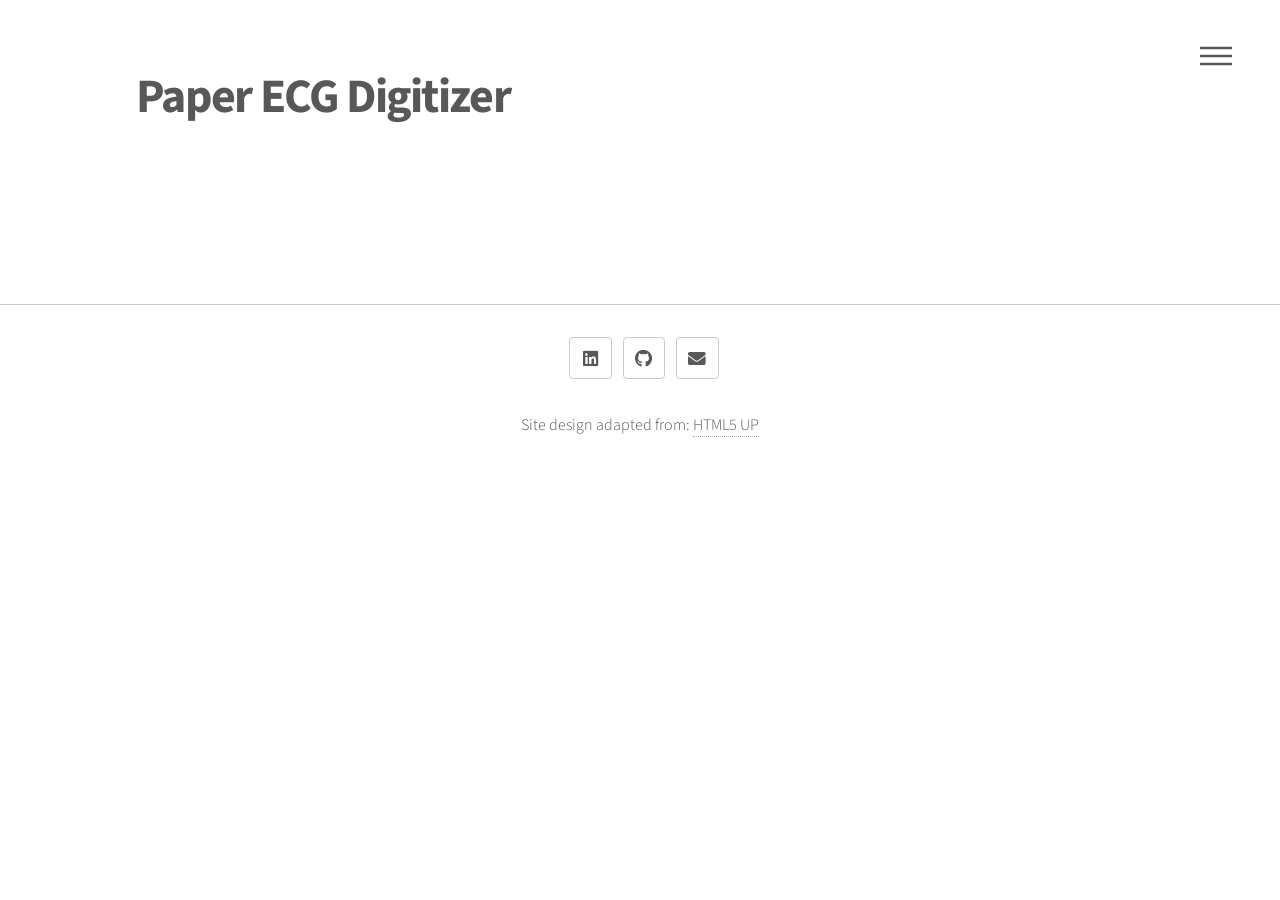
==== paperECG.html @ 4402b2d7 "initial commit" ====
<!DOCTYPE HTML>
<!--
	Phantom by HTML5 UP
	html5up.net | @ajlkn
	Free for personal and commercial use under the CCA 3.0 license (html5up.net/license)
-->
<html>
	<head>
		<title>Natalie Coppa - PaperECG</title>
		<meta charset="utf-8" />
		<meta name="viewport" content="width=device-width, initial-scale=1, user-scalable=no" />
		<link rel="stylesheet" href="assets/css/main.css" />
		<noscript><link rel="stylesheet" href="assets/css/noscript.css" /></noscript>
	</head>
	<body class="is-preload">
		<!-- Wrapper -->
			<div id="wrapper">

				<!-- Header -->
					<header id="header">
						<div class="inner">

							<!-- Nav -->
								<nav>
									<ul>
										<li><a href="#menu">Menu</a></li>
									</ul>
								</nav>

						</div>
					</header>

				<!-- Menu -->
					<nav id="menu">
						<h2>Menu</h2>
						<ul>
							<li><a href="index.html">Home</a></li>
							<li><a href="resume.html">Resume</a></li>
							<li><a href="projects.html">Projects</a></li>
						</ul>
					</nav>

				<!-- Main -->
					<div id="main">
						<div class="inner">
							<h1>Paper ECG Digitizer</h1>
							<!--<span class="image main"><img src="images/pic13.jpg" alt="" /></span>-->
						</div>
					</div>

				<!-- Footer -->
					<div style="text-align: center; bottom: 0; width:100%;">
						<hr>
						<ul class="icons">
							<li><a href="https://www.linkedin.com/in/nataliecoppa/" class="icon brands style2 fa-linkedin"><span class="label">LinkedIn</span></a></li>
							<li><a href="https://github.com/nataliecoppa" class="icon brands style2 fa-github"><span class="label">GitHub</span></a></li>
							<li><a href="mailto:nataliecoppa99@gmail.com" class="icon solid style2 fa-envelope"><span class="label">Email</span></a></li>
						</ul>
						<p>Site design adapted from: <a href="http://html5up.net">HTML5 UP</a></p>
					</div>
			</div>

		<!-- Scripts -->
			<script src="assets/js/jquery.min.js"></script>
			<script src="assets/js/browser.min.js"></script>
			<script src="assets/js/breakpoints.min.js"></script>
			<script src="assets/js/util.js"></script>
			<script src="assets/js/main.js"></script>

	</body>
</html>
---- assets/css/main.css ----
@import url(fontawesome-all.min.css);
@import url("https://fonts.googleapis.com/css?family=Source+Sans+Pro:300,700,900");

/*
	Phantom by HTML5 UP
	html5up.net | @ajlkn
	Free for personal and commercial use under the CCA 3.0 license (html5up.net/license)
*/

html, body, div, span, applet, object,
iframe, h1, h2, h3, h4, h5, h6, p, blockquote,
pre, a, abbr, acronym, address, big, cite,
code, del, dfn, em, img, ins, kbd, q, s, samp,
small, strike, strong, sub, sup, tt, var, b,
u, i, center, dl, dt, dd, ol, ul, li, fieldset,
form, label, legend, table, caption, tbody,
tfoot, thead, tr, th, td, article, aside,
canvas, details, embed, figure, figcaption,
footer, header, hgroup, menu, nav, output, ruby,
section, summary, time, mark, audio, video {
	margin: 0;
	padding: 0;
	border: 0;
	font-size: 100%;
	font: inherit;
	vertical-align: baseline;}

article, aside, details, figcaption, figure,
footer, header, hgroup, menu, nav, section {
	display: block;}

body {
	line-height: 1;
}

ol, ul {
	list-style: none;
}

blockquote, q {
	quotes: none;
}

	blockquote:before, blockquote:after, q:before, q:after {
		content: '';
		content: none;
	}

table {
	border-collapse: collapse;
	border-spacing: 0;
}

body {
	-webkit-text-size-adjust: none;
}

mark {
	background-color: transparent;
	color: inherit;
}

input::-moz-focus-inner {
	border: 0;
	padding: 0;
}

input, select, textarea {
	-moz-appearance: none;
	-webkit-appearance: none;
	-ms-appearance: none;
	appearance: none;
}

/* Basic */

	@-ms-viewport {
		width: device-width;
	}

	body {
		-ms-overflow-style: scrollbar;
	}

	@media screen and (max-width: 480px) {

		html, body {
			min-width: 320px;
		}

	}

	html {
		box-sizing: border-box;
	}

	*, *:before, *:after {
		box-sizing: inherit;
	}

	body {
		background: #ffffff;
	}

		body.is-preload *, body.is-preload *:before, body.is-preload *:after {
			-moz-animation: none !important;
			-webkit-animation: none !important;
			-ms-animation: none !important;
			animation: none !important;
			-moz-transition: none !important;
			-webkit-transition: none !important;
			-ms-transition: none !important;
			transition: none !important;
		}

/* Type */

	body, input, select, textarea {
		color: #585858;
		font-family: "Source Sans Pro", Helvetica, sans-serif;
		font-size: 16pt;
		font-weight: 300;
		line-height: 1.75;
	}

		@media screen and (max-width: 1680px) {

			body, input, select, textarea {
				font-size: 14pt;
			}

		}

		@media screen and (max-width: 1280px) {

			body, input, select, textarea {
				font-size: 12pt;
			}

		}

	a {
		-moz-transition: border-bottom-color 0.2s ease, color 0.2s ease;
		-webkit-transition: border-bottom-color 0.2s ease, color 0.2s ease;
		-ms-transition: border-bottom-color 0.2s ease, color 0.2s ease;
		transition: border-bottom-color 0.2s ease, color 0.2s ease;
		text-decoration: none;
		color: #585858;
		border-bottom: dotted 1px rgba(88, 88, 88, 0.5);
	}

		a:hover {
			border-bottom-color: transparent;
			color: #66bbec !important;
		}

	strong, b {
		font-weight: 900;
	}

	em, i {
		font-style: italic;
	}

	p {
		margin: 0 0 2em 0;
	}

	h1 {
		font-size: 3em;
		font-weight: 700;
		line-height: 1.3;
		margin: 0 0 1em 0;
		letter-spacing: -0.035em;
	}

		h1 a {
			color: inherit;
		}

		@media screen and (max-width: 736px) {

			h1 {
				font-size: 2em;
				margin: 0 0 1em 0;
			}

		}

		@media screen and (max-width: 360px) {

			h1 {
				font-size: 1.75em;
			}

		}

	h2, h3, h4, h5, h6 {
		font-weight: 900;
		line-height: 1.5;
		margin: 0 0 2em 0;
		text-transform: uppercase;
		letter-spacing: 0.35em;
	}

		h2 a, h3 a, h4 a, h5 a, h6 a {
			color: inherit;
		}

	h2 {
		font-size: 1.1em;
	}

	h3 {
		font-size: 1em;
	}

	h4 {
		font-size: 0.8em;
	}

	h5 {
		font-size: 0.8em;
	}

	h6 {
		font-size: 0.8em;
	}

	@media screen and (max-width: 980px) {

		h1 br, h2 br, h3 br, h4 br, h5 br, h6 br {
			display: none;
		}

	}

	@media screen and (max-width: 736px) {

		h2 {
			font-size: 1em;
		}

		h3 {
			font-size: 0.8em;
		}

	}

	sub {
		font-size: 0.8em;
		position: relative;
		top: 0.5em;
	}

	sup {
		font-size: 0.8em;
		position: relative;
		top: -0.5em;
	}

	blockquote {
		border-left: solid 4px #c9c9c9;
		font-style: italic;
		margin: 0 0 2em 0;
		padding: 0.5em 0 0.5em 2em;
	}

	code {
		background: rgba(144, 144, 144, 0.075);
		border-radius: 4px;
		border: solid 1px #c9c9c9;
		font-family: "Courier New", monospace;
		font-size: 0.9em;
		margin: 0 0.25em;
		padding: 0.25em 0.65em;
	}

	pre {
		-webkit-overflow-scrolling: touch;
		font-family: "Courier New", monospace;
		font-size: 0.9em;
		margin: 0 0 2em 0;
	}

		pre code {
			display: block;
			line-height: 1.75;
			padding: 1em 1.5em;
			overflow-x: auto;
		}

	hr {
		border: 0;
		border-bottom: solid 1px #c9c9c9;
		margin: 2em 0;
	}

		hr.major {
			margin: 3em 0;
		}

	.align-left {
		text-align: left;
	}

	.align-center {
		text-align: center;
	}

	.align-right {
		text-align: right;
	}

/* Row */

	.row {
		display: flex;
		flex-wrap: wrap;
		box-sizing: border-box;
		align-items: stretch;
	}

		.row > * {
			box-sizing: border-box;
		}

		.row.gtr-uniform > * > :last-child {
			margin-bottom: 0;
		}

		.row.aln-left {
			justify-content: flex-start;
		}

		.row.aln-center {
			justify-content: center;
		}

		.row.aln-right {
			justify-content: flex-end;
		}

		.row.aln-top {
			align-items: flex-start;
		}

		.row.aln-middle {
			align-items: center;
		}

		.row.aln-bottom {
			align-items: flex-end;
		}

		.row > .imp {
			order: -1;
		}

		.row > .col-1 {
			width: 8.33333%;
		}

		.row > .off-1 {
			margin-left: 8.33333%;
		}

		.row > .col-2 {
			width: 16.66667%;
		}

		.row > .off-2 {
			margin-left: 16.66667%;
		}

		.row > .col-3 {
			width: 25%;
		}

		.row > .off-3 {
			margin-left: 25%;
		}

		.row > .col-4 {
			width: 33.33333%;
		}

		.row > .off-4 {
			margin-left: 33.33333%;
		}

		.row > .col-5 {
			width: 41.66667%;
		}

		.row > .off-5 {
			margin-left: 41.66667%;
		}

		.row > .col-6 {
			width: 50%;
		}

		.row > .off-6 {
			margin-left: 50%;
		}

		.row > .col-7 {
			width: 58.33333%;
		}

		.row > .off-7 {
			margin-left: 58.33333%;
		}

		.row > .col-8 {
			width: 66.66667%;
		}

		.row > .off-8 {
			margin-left: 66.66667%;
		}

		.row > .col-9 {
			width: 75%;
		}

		.row > .off-9 {
			margin-left: 75%;
		}

		.row > .col-10 {
			width: 83.33333%;
		}

		.row > .off-10 {
			margin-left: 83.33333%;
		}

		.row > .col-11 {
			width: 91.66667%;
		}

		.row > .off-11 {
			margin-left: 91.66667%;
		}

		.row > .col-12 {
			width: 100%;
		}

		.row > .off-12 {
			margin-left: 100%;
		}

		.row.gtr-0 {
			margin-top: 0;
			margin-left: 0em;
		}

			.row.gtr-0 > * {
				padding: 0 0 0 0em;
			}

			.row.gtr-0.gtr-uniform {
				margin-top: 0em;
			}

				.row.gtr-0.gtr-uniform > * {
					padding-top: 0em;
				}

		.row.gtr-25 {
			margin-top: 0;
			margin-left: -0.5em;
		}

			.row.gtr-25 > * {
				padding: 0 0 0 0.5em;
			}

			.row.gtr-25.gtr-uniform {
				margin-top: -0.5em;
			}

				.row.gtr-25.gtr-uniform > * {
					padding-top: 0.5em;
				}

		.row.gtr-50 {
			margin-top: 0;
			margin-left: -1em;
		}

			.row.gtr-50 > * {
				padding: 0 0 0 1em;
			}

			.row.gtr-50.gtr-uniform {
				margin-top: -1em;
			}

				.row.gtr-50.gtr-uniform > * {
					padding-top: 1em;
				}

		.row {
			margin-top: 0;
			margin-left: -2em;
		}

			.row > * {
				padding: 0 0 0 2em;
			}

			.row.gtr-uniform {
				margin-top: -2em;
			}

				.row.gtr-uniform > * {
					padding-top: 2em;
				}

		.row.gtr-150 {
			margin-top: 0;
			margin-left: -3em;
		}

			.row.gtr-150 > * {
				padding: 0 0 0 3em;
			}

			.row.gtr-150.gtr-uniform {
				margin-top: -3em;
			}

				.row.gtr-150.gtr-uniform > * {
					padding-top: 3em;
				}

		.row.gtr-200 {
			margin-top: 0;
			margin-left: -4em;
		}

			.row.gtr-200 > * {
				padding: 0 0 0 4em;
			}

			.row.gtr-200.gtr-uniform {
				margin-top: -4em;
			}

				.row.gtr-200.gtr-uniform > * {
					padding-top: 4em;
				}

		@media screen and (max-width: 1680px) {

			.row {
				display: flex;
				flex-wrap: wrap;
				box-sizing: border-box;
				align-items: stretch;
			}

				.row > * {
					box-sizing: border-box;
				}

				.row.gtr-uniform > * > :last-child {
					margin-bottom: 0;
				}

				.row.aln-left {
					justify-content: flex-start;
				}

				.row.aln-center {
					justify-content: center;
				}

				.row.aln-right {
					justify-content: flex-end;
				}

				.row.aln-top {
					align-items: flex-start;
				}

				.row.aln-middle {
					align-items: center;
				}

				.row.aln-bottom {
					align-items: flex-end;
				}

				.row > .imp-xlarge {
					order: -1;
				}

				.row > .col-1-xlarge {
					width: 8.33333%;
				}

				.row > .off-1-xlarge {
					margin-left: 8.33333%;
				}

				.row > .col-2-xlarge {
					width: 16.66667%;
				}

				.row > .off-2-xlarge {
					margin-left: 16.66667%;
				}

				.row > .col-3-xlarge {
					width: 25%;
				}

				.row > .off-3-xlarge {
					margin-left: 25%;
				}

				.row > .col-4-xlarge {
					width: 33.33333%;
				}

				.row > .off-4-xlarge {
					margin-left: 33.33333%;
				}

				.row > .col-5-xlarge {
					width: 41.66667%;
				}

				.row > .off-5-xlarge {
					margin-left: 41.66667%;
				}

				.row > .col-6-xlarge {
					width: 50%;
				}

				.row > .off-6-xlarge {
					margin-left: 50%;
				}

				.row > .col-7-xlarge {
					width: 58.33333%;
				}

				.row > .off-7-xlarge {
					margin-left: 58.33333%;
				}

				.row > .col-8-xlarge {
					width: 66.66667%;
				}

				.row > .off-8-xlarge {
					margin-left: 66.66667%;
				}

				.row > .col-9-xlarge {
					width: 75%;
				}

				.row > .off-9-xlarge {
					margin-left: 75%;
				}

				.row > .col-10-xlarge {
					width: 83.33333%;
				}

				.row > .off-10-xlarge {
					margin-left: 83.33333%;
				}

				.row > .col-11-xlarge {
					width: 91.66667%;
				}

				.row > .off-11-xlarge {
					margin-left: 91.66667%;
				}

				.row > .col-12-xlarge {
					width: 100%;
				}

				.row > .off-12-xlarge {
					margin-left: 100%;
				}

				.row.gtr-0 {
					margin-top: 0;
					margin-left: 0em;
				}

					.row.gtr-0 > * {
						padding: 0 0 0 0em;
					}

					.row.gtr-0.gtr-uniform {
						margin-top: 0em;
					}

						.row.gtr-0.gtr-uniform > * {
							padding-top: 0em;
						}

				.row.gtr-25 {
					margin-top: 0;
					margin-left: -0.5em;
				}

					.row.gtr-25 > * {
						padding: 0 0 0 0.5em;
					}

					.row.gtr-25.gtr-uniform {
						margin-top: -0.5em;
					}

						.row.gtr-25.gtr-uniform > * {
							padding-top: 0.5em;
						}

				.row.gtr-50 {
					margin-top: 0;
					margin-left: -1em;
				}

					.row.gtr-50 > * {
						padding: 0 0 0 1em;
					}

					.row.gtr-50.gtr-uniform {
						margin-top: -1em;
					}

						.row.gtr-50.gtr-uniform > * {
							padding-top: 1em;
						}

				.row {
					margin-top: 0;
					margin-left: -2em;
				}

					.row > * {
						padding: 0 0 0 2em;
					}

					.row.gtr-uniform {
						margin-top: -2em;
					}

						.row.gtr-uniform > * {
							padding-top: 2em;
						}

				.row.gtr-150 {
					margin-top: 0;
					margin-left: -3em;
				}

					.row.gtr-150 > * {
						padding: 0 0 0 3em;
					}

					.row.gtr-150.gtr-uniform {
						margin-top: -3em;
					}

						.row.gtr-150.gtr-uniform > * {
							padding-top: 3em;
						}

				.row.gtr-200 {
					margin-top: 0;
					margin-left: -4em;
				}

					.row.gtr-200 > * {
						padding: 0 0 0 4em;
					}

					.row.gtr-200.gtr-uniform {
						margin-top: -4em;
					}

						.row.gtr-200.gtr-uniform > * {
							padding-top: 4em;
						}

		}

		@media screen and (max-width: 1280px) {

			.row {
				display: flex;
				flex-wrap: wrap;
				box-sizing: border-box;
				align-items: stretch;
			}

				.row > * {
					box-sizing: border-box;
				}

				.row.gtr-uniform > * > :last-child {
					margin-bottom: 0;
				}

				.row.aln-left {
					justify-content: flex-start;
				}

				.row.aln-center {
					justify-content: center;
				}

				.row.aln-right {
					justify-content: flex-end;
				}

				.row.aln-top {
					align-items: flex-start;
				}

				.row.aln-middle {
					align-items: center;
				}

				.row.aln-bottom {
					align-items: flex-end;
				}

				.row > .imp-large {
					order: -1;
				}

				.row > .col-1-large {
					width: 8.33333%;
				}

				.row > .off-1-large {
					margin-left: 8.33333%;
				}

				.row > .col-2-large {
					width: 16.66667%;
				}

				.row > .off-2-large {
					margin-left: 16.66667%;
				}

				.row > .col-3-large {
					width: 25%;
				}

				.row > .off-3-large {
					margin-left: 25%;
				}

				.row > .col-4-large {
					width: 33.33333%;
				}

				.row > .off-4-large {
					margin-left: 33.33333%;
				}

				.row > .col-5-large {
					width: 41.66667%;
				}

				.row > .off-5-large {
					margin-left: 41.66667%;
				}

				.row > .col-6-large {
					width: 50%;
				}

				.row > .off-6-large {
					margin-left: 50%;
				}

				.row > .col-7-large {
					width: 58.33333%;
				}

				.row > .off-7-large {
					margin-left: 58.33333%;
				}

				.row > .col-8-large {
					width: 66.66667%;
				}

				.row > .off-8-large {
					margin-left: 66.66667%;
				}

				.row > .col-9-large {
					width: 75%;
				}

				.row > .off-9-large {
					margin-left: 75%;
				}

				.row > .col-10-large {
					width: 83.33333%;
				}

				.row > .off-10-large {
					margin-left: 83.33333%;
				}

				.row > .col-11-large {
					width: 91.66667%;
				}

				.row > .off-11-large {
					margin-left: 91.66667%;
				}

				.row > .col-12-large {
					width: 100%;
				}

				.row > .off-12-large {
					margin-left: 100%;
				}

				.row.gtr-0 {
					margin-top: 0;
					margin-left: 0em;
				}

					.row.gtr-0 > * {
						padding: 0 0 0 0em;
					}

					.row.gtr-0.gtr-uniform {
						margin-top: 0em;
					}

						.row.gtr-0.gtr-uniform > * {
							padding-top: 0em;
						}

				.row.gtr-25 {
					margin-top: 0;
					margin-left: -0.5em;
				}

					.row.gtr-25 > * {
						padding: 0 0 0 0.5em;
					}

					.row.gtr-25.gtr-uniform {
						margin-top: -0.5em;
					}

						.row.gtr-25.gtr-uniform > * {
							padding-top: 0.5em;
						}

				.row.gtr-50 {
					margin-top: 0;
					margin-left: -1em;
				}

					.row.gtr-50 > * {
						padding: 0 0 0 1em;
					}

					.row.gtr-50.gtr-uniform {
						margin-top: -1em;
					}

						.row.gtr-50.gtr-uniform > * {
							padding-top: 1em;
						}

				.row {
					margin-top: 0;
					margin-left: -2em;
				}

					.row > * {
						padding: 0 0 0 2em;
					}

					.row.gtr-uniform {
						margin-top: -2em;
					}

						.row.gtr-uniform > * {
							padding-top: 2em;
						}

				.row.gtr-150 {
					margin-top: 0;
					margin-left: -3em;
				}

					.row.gtr-150 > * {
						padding: 0 0 0 3em;
					}

					.row.gtr-150.gtr-uniform {
						margin-top: -3em;
					}

						.row.gtr-150.gtr-uniform > * {
							padding-top: 3em;
						}

				.row.gtr-200 {
					margin-top: 0;
					margin-left: -4em;
				}

					.row.gtr-200 > * {
						padding: 0 0 0 4em;
					}

					.row.gtr-200.gtr-uniform {
						margin-top: -4em;
					}

						.row.gtr-200.gtr-uniform > * {
							padding-top: 4em;
						}

		}

		@media screen and (max-width: 980px) {

			.row {
				display: flex;
				flex-wrap: wrap;
				box-sizing: border-box;
				align-items: stretch;
			}

				.row > * {
					box-sizing: border-box;
				}

				.row.gtr-uniform > * > :last-child {
					margin-bottom: 0;
				}

				.row.aln-left {
					justify-content: flex-start;
				}

				.row.aln-center {
					justify-content: center;
				}

				.row.aln-right {
					justify-content: flex-end;
				}

				.row.aln-top {
					align-items: flex-start;
				}

				.row.aln-middle {
					align-items: center;
				}

				.row.aln-bottom {
					align-items: flex-end;
				}

				.row > .imp-medium {
					order: -1;
				}

				.row > .col-1-medium {
					width: 8.33333%;
				}

				.row > .off-1-medium {
					margin-left: 8.33333%;
				}

				.row > .col-2-medium {
					width: 16.66667%;
				}

				.row > .off-2-medium {
					margin-left: 16.66667%;
				}

				.row > .col-3-medium {
					width: 25%;
				}

				.row > .off-3-medium {
					margin-left: 25%;
				}

				.row > .col-4-medium {
					width: 33.33333%;
				}

				.row > .off-4-medium {
					margin-left: 33.33333%;
				}

				.row > .col-5-medium {
					width: 41.66667%;
				}

				.row > .off-5-medium {
					margin-left: 41.66667%;
				}

				.row > .col-6-medium {
					width: 50%;
				}

				.row > .off-6-medium {
					margin-left: 50%;
				}

				.row > .col-7-medium {
					width: 58.33333%;
				}

				.row > .off-7-medium {
					margin-left: 58.33333%;
				}

				.row > .col-8-medium {
					width: 66.66667%;
				}

				.row > .off-8-medium {
					margin-left: 66.66667%;
				}

				.row > .col-9-medium {
					width: 75%;
				}

				.row > .off-9-medium {
					margin-left: 75%;
				}

				.row > .col-10-medium {
					width: 83.33333%;
				}

				.row > .off-10-medium {
					margin-left: 83.33333%;
				}

				.row > .col-11-medium {
					width: 91.66667%;
				}

				.row > .off-11-medium {
					margin-left: 91.66667%;
				}

				.row > .col-12-medium {
					width: 100%;
				}

				.row > .off-12-medium {
					margin-left: 100%;
				}

				.row.gtr-0 {
					margin-top: 0;
					margin-left: 0em;
				}

					.row.gtr-0 > * {
						padding: 0 0 0 0em;
					}

					.row.gtr-0.gtr-uniform {
						margin-top: 0em;
					}

						.row.gtr-0.gtr-uniform > * {
							padding-top: 0em;
						}

				.row.gtr-25 {
					margin-top: 0;
					margin-left: -0.375em;
				}

					.row.gtr-25 > * {
						padding: 0 0 0 0.375em;
					}

					.row.gtr-25.gtr-uniform {
						margin-top: -0.375em;
					}

						.row.gtr-25.gtr-uniform > * {
							padding-top: 0.375em;
						}

				.row.gtr-50 {
					margin-top: 0;
					margin-left: -0.75em;
				}

					.row.gtr-50 > * {
						padding: 0 0 0 0.75em;
					}

					.row.gtr-50.gtr-uniform {
						margin-top: -0.75em;
					}

						.row.gtr-50.gtr-uniform > * {
							padding-top: 0.75em;
						}

				.row {
					margin-top: 0;
					margin-left: -1.5em;
				}

					.row > * {
						padding: 0 0 0 1.5em;
					}

					.row.gtr-uniform {
						margin-top: -1.5em;
					}

						.row.gtr-uniform > * {
							padding-top: 1.5em;
						}

				.row.gtr-150 {
					margin-top: 0;
					margin-left: -2.25em;
				}

					.row.gtr-150 > * {
						padding: 0 0 0 2.25em;
					}

					.row.gtr-150.gtr-uniform {
						margin-top: -2.25em;
					}

						.row.gtr-150.gtr-uniform > * {
							padding-top: 2.25em;
						}

				.row.gtr-200 {
					margin-top: 0;
					margin-left: -3em;
				}

					.row.gtr-200 > * {
						padding: 0 0 0 3em;
					}

					.row.gtr-200.gtr-uniform {
						margin-top: -3em;
					}

						.row.gtr-200.gtr-uniform > * {
							padding-top: 3em;
						}

		}

		@media screen and (max-width: 736px) {

			.row {
				display: flex;
				flex-wrap: wrap;
				box-sizing: border-box;
				align-items: stretch;
			}

				.row > * {
					box-sizing: border-box;
				}

				.row.gtr-uniform > * > :last-child {
					margin-bottom: 0;
				}

				.row.aln-left {
					justify-content: flex-start;
				}

				.row.aln-center {
					justify-content: center;
				}

				.row.aln-right {
					justify-content: flex-end;
				}

				.row.aln-top {
					align-items: flex-start;
				}

				.row.aln-middle {
					align-items: center;
				}

				.row.aln-bottom {
					align-items: flex-end;
				}

				.row > .imp-small {
					order: -1;
				}

				.row > .col-1-small {
					width: 8.33333%;
				}

				.row > .off-1-small {
					margin-left: 8.33333%;
				}

				.row > .col-2-small {
					width: 16.66667%;
				}

				.row > .off-2-small {
					margin-left: 16.66667%;
				}

				.row > .col-3-small {
					width: 25%;
				}

				.row > .off-3-small {
					margin-left: 25%;
				}

				.row > .col-4-small {
					width: 33.33333%;
				}

				.row > .off-4-small {
					margin-left: 33.33333%;
				}

				.row > .col-5-small {
					width: 41.66667%;
				}

				.row > .off-5-small {
					margin-left: 41.66667%;
				}

				.row > .col-6-small {
					width: 50%;
				}

				.row > .off-6-small {
					margin-left: 50%;
				}

				.row > .col-7-small {
					width: 58.33333%;
				}

				.row > .off-7-small {
					margin-left: 58.33333%;
				}

				.row > .col-8-small {
					width: 66.66667%;
				}

				.row > .off-8-small {
					margin-left: 66.66667%;
				}

				.row > .col-9-small {
					width: 75%;
				}

				.row > .off-9-small {
					margin-left: 75%;
				}

				.row > .col-10-small {
					width: 83.33333%;
				}

				.row > .off-10-small {
					margin-left: 83.33333%;
				}

				.row > .col-11-small {
					width: 91.66667%;
				}

				.row > .off-11-small {
					margin-left: 91.66667%;
				}

				.row > .col-12-small {
					width: 100%;
				}

				.row > .off-12-small {
					margin-left: 100%;
				}

				.row.gtr-0 {
					margin-top: 0;
					margin-left: 0em;
				}

					.row.gtr-0 > * {
						padding: 0 0 0 0em;
					}

					.row.gtr-0.gtr-uniform {
						margin-top: 0em;
					}

						.row.gtr-0.gtr-uniform > * {
							padding-top: 0em;
						}

				.row.gtr-25 {
					margin-top: 0;
					margin-left: -0.25em;
				}

					.row.gtr-25 > * {
						padding: 0 0 0 0.25em;
					}

					.row.gtr-25.gtr-uniform {
						margin-top: -0.25em;
					}

						.row.gtr-25.gtr-uniform > * {
							padding-top: 0.25em;
						}

				.row.gtr-50 {
					margin-top: 0;
					margin-left: -0.5em;
				}

					.row.gtr-50 > * {
						padding: 0 0 0 0.5em;
					}

					.row.gtr-50.gtr-uniform {
						margin-top: -0.5em;
					}

						.row.gtr-50.gtr-uniform > * {
							padding-top: 0.5em;
						}

				.row {
					margin-top: 0;
					margin-left: -1em;
				}

					.row > * {
						padding: 0 0 0 1em;
					}

					.row.gtr-uniform {
						margin-top: -1em;
					}

						.row.gtr-uniform > * {
							padding-top: 1em;
						}

				.row.gtr-150 {
					margin-top: 0;
					margin-left: -1.5em;
				}

					.row.gtr-150 > * {
						padding: 0 0 0 1.5em;
					}

					.row.gtr-150.gtr-uniform {
						margin-top: -1.5em;
					}

						.row.gtr-150.gtr-uniform > * {
							padding-top: 1.5em;
						}

				.row.gtr-200 {
					margin-top: 0;
					margin-left: -2em;
				}

					.row.gtr-200 > * {
						padding: 0 0 0 2em;
					}

					.row.gtr-200.gtr-uniform {
						margin-top: -2em;
					}

						.row.gtr-200.gtr-uniform > * {
							padding-top: 2em;
						}

		}

		@media screen and (max-width: 480px) {

			.row {
				display: flex;
				flex-wrap: wrap;
				box-sizing: border-box;
				align-items: stretch;
			}

				.row > * {
					box-sizing: border-box;
				}

				.row.gtr-uniform > * > :last-child {
					margin-bottom: 0;
				}

				.row.aln-left {
					justify-content: flex-start;
				}

				.row.aln-center {
					justify-content: center;
				}

				.row.aln-right {
					justify-content: flex-end;
				}

				.row.aln-top {
					align-items: flex-start;
				}

				.row.aln-middle {
					align-items: center;
				}

				.row.aln-bottom {
					align-items: flex-end;
				}

				.row > .imp-xsmall {
					order: -1;
				}

				.row > .col-1-xsmall {
					width: 8.33333%;
				}

				.row > .off-1-xsmall {
					margin-left: 8.33333%;
				}

				.row > .col-2-xsmall {
					width: 16.66667%;
				}

				.row > .off-2-xsmall {
					margin-left: 16.66667%;
				}

				.row > .col-3-xsmall {
					width: 25%;
				}

				.row > .off-3-xsmall {
					margin-left: 25%;
				}

				.row > .col-4-xsmall {
					width: 33.33333%;
				}

				.row > .off-4-xsmall {
					margin-left: 33.33333%;
				}

				.row > .col-5-xsmall {
					width: 41.66667%;
				}

				.row > .off-5-xsmall {
					margin-left: 41.66667%;
				}

				.row > .col-6-xsmall {
					width: 50%;
				}

				.row > .off-6-xsmall {
					margin-left: 50%;
				}

				.row > .col-7-xsmall {
					width: 58.33333%;
				}

				.row > .off-7-xsmall {
					margin-left: 58.33333%;
				}

				.row > .col-8-xsmall {
					width: 66.66667%;
				}

				.row > .off-8-xsmall {
					margin-left: 66.66667%;
				}

				.row > .col-9-xsmall {
					width: 75%;
				}

				.row > .off-9-xsmall {
					margin-left: 75%;
				}

				.row > .col-10-xsmall {
					width: 83.33333%;
				}

				.row > .off-10-xsmall {
					margin-left: 83.33333%;
				}

				.row > .col-11-xsmall {
					width: 91.66667%;
				}

				.row > .off-11-xsmall {
					margin-left: 91.66667%;
				}

				.row > .col-12-xsmall {
					width: 100%;
				}

				.row > .off-12-xsmall {
					margin-left: 100%;
				}

				.row.gtr-0 {
					margin-top: 0;
					margin-left: 0em;
				}

					.row.gtr-0 > * {
						padding: 0 0 0 0em;
					}

					.row.gtr-0.gtr-uniform {
						margin-top: 0em;
					}

						.row.gtr-0.gtr-uniform > * {
							padding-top: 0em;
						}

				.row.gtr-25 {
					margin-top: 0;
					margin-left: -0.25em;
				}

					.row.gtr-25 > * {
						padding: 0 0 0 0.25em;
					}

					.row.gtr-25.gtr-uniform {
						margin-top: -0.25em;
					}

						.row.gtr-25.gtr-uniform > * {
							padding-top: 0.25em;
						}

				.row.gtr-50 {
					margin-top: 0;
					margin-left: -0.5em;
				}

					.row.gtr-50 > * {
						padding: 0 0 0 0.5em;
					}

					.row.gtr-50.gtr-uniform {
						margin-top: -0.5em;
					}

						.row.gtr-50.gtr-uniform > * {
							padding-top: 0.5em;
						}

				.row {
					margin-top: 0;
					margin-left: -1em;
				}

					.row > * {
						padding: 0 0 0 1em;
					}

					.row.gtr-uniform {
						margin-top: -1em;
					}

						.row.gtr-uniform > * {
							padding-top: 1em;
						}

				.row.gtr-150 {
					margin-top: 0;
					margin-left: -1.5em;
				}

					.row.gtr-150 > * {
						padding: 0 0 0 1.5em;
					}

					.row.gtr-150.gtr-uniform {
						margin-top: -1.5em;
					}

						.row.gtr-150.gtr-uniform > * {
							padding-top: 1.5em;
						}

				.row.gtr-200 {
					margin-top: 0;
					margin-left: -2em;
				}

					.row.gtr-200 > * {
						padding: 0 0 0 2em;
					}

					.row.gtr-200.gtr-uniform {
						margin-top: -2em;
					}

						.row.gtr-200.gtr-uniform > * {
							padding-top: 2em;
						}

		}

/* Section/Article */

	section.special, article.special {
		text-align: center;
	}

	header p {
		margin-top: -1em;
	}

	@media screen and (max-width: 736px) {

		header p {
			margin-top: 0;
		}

	}

/* Icon */

	.icon {
		text-decoration: none;
		border-bottom: none;
		position: relative;
	}

		.icon:before {
			-moz-osx-font-smoothing: grayscale;
			-webkit-font-smoothing: antialiased;
			display: inline-block;
			font-style: normal;
			font-variant: normal;
			text-rendering: auto;
			line-height: 1;
			text-transform: none !important;
			font-family: 'Font Awesome 5 Free';
			font-weight: 400;
		}

		.icon > .label {
			display: none;
		}

		.icon:before {
			line-height: inherit;
		}

		.icon.solid:before {
			font-weight: 900;
		}

		.icon.brands:before {
			font-family: 'Font Awesome 5 Brands';
		}

		.icon.style2 {
			-moz-transition: background-color 0.2s ease-in-out, color 0.2s ease-in-out, border-color 0.2s ease-in-out;
			-webkit-transition: background-color 0.2s ease-in-out, color 0.2s ease-in-out, border-color 0.2s ease-in-out;
			-ms-transition: background-color 0.2s ease-in-out, color 0.2s ease-in-out, border-color 0.2s ease-in-out;
			transition: background-color 0.2s ease-in-out, color 0.2s ease-in-out, border-color 0.2s ease-in-out;
			background-color: transparent;
			border: solid 1px #c9c9c9;
			border-radius: 4px;
			width: 2.65em;
			height: 2.65em;
			display: inline-block;
			text-align: center;
			line-height: 2.65em;
			color: inherit;
		}

			.icon.style2:before {
				font-size: 1.1em;
			}

			.icon.style2:hover {
				color: #66bbec;
				border-color: #66bbec;
			}

			.icon.style2:active {
				background-color: rgba(242, 132, 158, 0.1);
			}

/* List */

	ol {
		list-style: decimal;
		margin: 0 0 2em 0;
		padding-left: 1.25em;
	}

		ol li {
			padding-left: 0.25em;
		}

	ul {
		list-style: disc;
		margin: 0 0 2em 0;
		padding-left: 1em;
	}

		ul li {
			padding-left: 0.5em;
		}

		ul.alt {
			list-style: none;
			padding-left: 0;
		}

			ul.alt li {
				border-top: solid 1px #c9c9c9;
				padding: 0.5em 0;
			}

				ul.alt li:first-child {
					border-top: 0;
					padding-top: 0;
				}

	dl {
		margin: 0 0 2em 0;
	}

		dl dt {
			display: block;
			font-weight: 900;
			margin: 0 0 1em 0;
		}

		dl dd {
			margin-left: 2em;
		}

/* Actions */

	ul.actions {
		display: -moz-flex;
		display: -webkit-flex;
		display: -ms-flex;
		display: flex;
		cursor: default;
		list-style: none;
		margin-left: -1em;
		padding-left: 0;
	}

		ul.actions li {
			padding: 0 0 0 1em;
			vertical-align: middle;
		}

		ul.actions.special {
			-moz-justify-content: center;
			-webkit-justify-content: center;
			-ms-justify-content: center;
			justify-content: center;
			width: 100%;
			margin-left: 0;
		}

			ul.actions.special li:first-child {
				padding-left: 0;
			}

		ul.actions.stacked {
			-moz-flex-direction: column;
			-webkit-flex-direction: column;
			-ms-flex-direction: column;
			flex-direction: column;
			margin-left: 0;
		}

			ul.actions.stacked li {
				padding: 1.3em 0 0 0;
			}

				ul.actions.stacked li:first-child {
					padding-top: 0;
				}

		ul.actions.fit {
			width: calc(100% + 1em);
		}

			ul.actions.fit li {
				-moz-flex-grow: 1;
				-webkit-flex-grow: 1;
				-ms-flex-grow: 1;
				flex-grow: 1;
				-moz-flex-shrink: 1;
				-webkit-flex-shrink: 1;
				-ms-flex-shrink: 1;
				flex-shrink: 1;
				width: 100%;
			}

				ul.actions.fit li > * {
					width: 100%;
				}

			ul.actions.fit.stacked {
				width: 100%;
			}

		@media screen and (max-width: 480px) {

			ul.actions:not(.fixed) {
				-moz-flex-direction: column;
				-webkit-flex-direction: column;
				-ms-flex-direction: column;
				flex-direction: column;
				margin-left: 0;
				width: 100% !important;
			}

				ul.actions:not(.fixed) li {
					-moz-flex-grow: 1;
					-webkit-flex-grow: 1;
					-ms-flex-grow: 1;
					flex-grow: 1;
					-moz-flex-shrink: 1;
					-webkit-flex-shrink: 1;
					-ms-flex-shrink: 1;
					flex-shrink: 1;
					padding: 1em 0 0 0;
					text-align: center;
					width: 100%;
				}

					ul.actions:not(.fixed) li > * {
						width: 100%;
					}

					ul.actions:not(.fixed) li:first-child {
						padding-top: 0;
					}

					ul.actions:not(.fixed) li input[type="submit"],
					ul.actions:not(.fixed) li input[type="reset"],
					ul.actions:not(.fixed) li input[type="button"],
					ul.actions:not(.fixed) li button,
					ul.actions:not(.fixed) li .button {
						width: 100%;
					}

						ul.actions:not(.fixed) li input[type="submit"].icon:before,
						ul.actions:not(.fixed) li input[type="reset"].icon:before,
						ul.actions:not(.fixed) li input[type="button"].icon:before,
						ul.actions:not(.fixed) li button.icon:before,
						ul.actions:not(.fixed) li .button.icon:before {
							margin-left: -0.5rem;
						}

		}

/* Icons */

	ul.icons {
		cursor: default;
		list-style: none;
		padding-left: 0;
		display: inline-block;
		/*margin: -1em 0 2em -1em;*/
	}

		ul.icons li {
			display: inline-block;
			/*padding: 1em 0 0 1em;*/
		}

/* Form */

	form {
		margin: 0 0 2em 0;
		overflow-x: hidden;
	}

		form > :last-child {
			margin-bottom: 0;
		}

		form > .fields {
			display: -moz-flex;
			display: -webkit-flex;
			display: -ms-flex;
			display: flex;
			-moz-flex-wrap: wrap;
			-webkit-flex-wrap: wrap;
			-ms-flex-wrap: wrap;
			flex-wrap: wrap;
			width: calc(100% + 3em);
			margin: -1.5em 0 2em -1.5em;
		}

			form > .fields > .field {
				-moz-flex-grow: 0;
				-webkit-flex-grow: 0;
				-ms-flex-grow: 0;
				flex-grow: 0;
				-moz-flex-shrink: 0;
				-webkit-flex-shrink: 0;
				-ms-flex-shrink: 0;
				flex-shrink: 0;
				padding: 1.5em 0 0 1.5em;
				width: calc(100% - 1.5em);
			}

				form > .fields > .field.half {
					width: calc(50% - 0.75em);
				}

				form > .fields > .field.third {
					width: calc(100%/3 - 0.5em);
				}

				form > .fields > .field.quarter {
					width: calc(25% - 0.375em);
				}

		@media screen and (max-width: 480px) {

			form > .fields {
				width: calc(100% + 3em);
				margin: -1.5em 0 2em -1.5em;
			}

				form > .fields > .field {
					padding: 1.5em 0 0 1.5em;
					width: calc(100% - 1.5em);
				}

					form > .fields > .field.half {
						width: calc(100% - 1.5em);
					}

					form > .fields > .field.third {
						width: calc(100% - 1.5em);
					}

					form > .fields > .field.quarter {
						width: calc(100% - 1.5em);
					}

		}

	label {
		display: block;
		font-size: 0.9em;
		font-weight: 900;
		margin: 0 0 1em 0;
	}

	input[type="text"],
	input[type="password"],
	input[type="email"],
	input[type="tel"],
	select,
	textarea {
		-moz-appearance: none;
		-webkit-appearance: none;
		-ms-appearance: none;
		appearance: none;
		background-color: transparent;
		border: none;
		border-radius: 0;
		border-bottom: solid 1px #c9c9c9;
		color: inherit;
		display: block;
		outline: 0;
		padding: 0;
		text-decoration: none;
		width: 100%;
	}

		input[type="text"]:invalid,
		input[type="password"]:invalid,
		input[type="email"]:invalid,
		input[type="tel"]:invalid,
		select:invalid,
		textarea:invalid {
			box-shadow: none;
		}

		input[type="text"]:focus,
		input[type="password"]:focus,
		input[type="email"]:focus,
		input[type="tel"]:focus,
		select:focus,
		textarea:focus {
			border-bottom-color: #66bbec;
			box-shadow: inset 0 -1px 0 0 #66bbec;
		}

	select {
		background-image: url("data:image/svg+xml;charset=utf8,%3Csvg xmlns='http://www.w3.org/2000/svg' width='40' height='40' preserveAspectRatio='none' viewBox='0 0 40 40'%3E%3Cpath d='M9.4,12.3l10.4,10.4l10.4-10.4c0.2-0.2,0.5-0.4,0.9-0.4c0.3,0,0.6,0.1,0.9,0.4l3.3,3.3c0.2,0.2,0.4,0.5,0.4,0.9 c0,0.4-0.1,0.6-0.4,0.9L20.7,31.9c-0.2,0.2-0.5,0.4-0.9,0.4c-0.3,0-0.6-0.1-0.9-0.4L4.3,17.3c-0.2-0.2-0.4-0.5-0.4-0.9 c0-0.4,0.1-0.6,0.4-0.9l3.3-3.3c0.2-0.2,0.5-0.4,0.9-0.4S9.1,12.1,9.4,12.3z' fill='%23c9c9c9' /%3E%3C/svg%3E");
		background-size: 1.25rem;
		background-repeat: no-repeat;
		background-position: calc(100% - 1rem) center;
		height: 3em;
		padding-right: 3em;
		text-overflow: ellipsis;
	}

		select option {
			background: #ffffff;
		}

		select:focus::-ms-value {
			background-color: transparent;
		}

		select::-ms-expand {
			display: none;
		}

	input[type="text"],
	input[type="password"],
	input[type="email"],
	select {
		height: 3em;
	}

	textarea {
		padding: 0;
		min-height: 3.75em;
	}

	input[type="checkbox"],
	input[type="radio"] {
		-moz-appearance: none;
		-webkit-appearance: none;
		-ms-appearance: none;
		appearance: none;
		display: block;
		float: left;
		margin-right: -2em;
		opacity: 0;
		width: 1em;
		z-index: -1;
	}

		input[type="checkbox"] + label,
		input[type="radio"] + label {
			text-decoration: none;
			color: #585858;
			cursor: pointer;
			display: inline-block;
			font-size: 1em;
			font-weight: 300;
			padding-left: 2.55em;
			padding-right: 0.75em;
			position: relative;
		}

			input[type="checkbox"] + label:before,
			input[type="radio"] + label:before {
				-moz-osx-font-smoothing: grayscale;
				-webkit-font-smoothing: antialiased;
				display: inline-block;
				font-style: normal;
				font-variant: normal;
				text-rendering: auto;
				line-height: 1;
				text-transform: none !important;
				font-family: 'Font Awesome 5 Free';
				font-weight: 900;
			}

			input[type="checkbox"] + label:before,
			input[type="radio"] + label:before {
				border-radius: 4px;
				border: solid 1px #c9c9c9;
				content: '';
				display: inline-block;
				font-size: 0.8em;
				height: 2.25em;
				left: 0;
				line-height: 2.25em;
				position: absolute;
				text-align: center;
				top: 0;
				width: 2.25em;
			}

		input[type="checkbox"]:checked + label:before,
		input[type="radio"]:checked + label:before {
			background: #585858;
			border-color: #585858;
			color: #ffffff;
			content: '\f00c';
		}

		input[type="checkbox"]:focus + label:before,
		input[type="radio"]:focus + label:before {
			border-color: #66bbec;
			box-shadow: 0 0 0 1px #66bbec;
		}

	input[type="checkbox"] + label:before {
		border-radius: 4px;
	}

	input[type="radio"] + label:before {
		border-radius: 100%;
	}

/* Box */

	.box {
		border-radius: 4px;
		border: solid 1px #c9c9c9;
		margin-bottom: 2em;
		padding: 1.5em;
	}

		.box > :last-child,
		.box > :last-child > :last-child,
		.box > :last-child > :last-child > :last-child {
			margin-bottom: 0;
		}

		.box.alt {
			border: 0;
			border-radius: 0;
			padding: 0;
		}

/* Image */

	.image {
		border-radius: 4px;
		border: 0;
		display: inline-block;
		position: relative;
	}

		.image img {
			border-radius: 4px;
			display: block;
		}

		.image.left, .image.right {
			max-width: 40%;
		}

			.image.left img, .image.right img {
				width: 100%;
			}

		.image.left {
			float: left;
			padding: 0 1.5em 1em 0;
			top: 0.25em;
		}

		.image.right {
			float: right;
			padding: 0 0 1em 1.5em;
			top: 0.25em;
		}

		.image.fit {
			display: block;
			margin: 0 0 2em 0;
			width: 100%;
		}

			.image.fit img {
				width: 100%;
			}

		.image.main {
			display: block;
			margin: 0 0 3em 0;
			width: 100%;
		}

			.image.main img {
				width: 100%;
			}

			@media screen and (max-width: 736px) {

				.image.main {
					margin: 0 0 2em 0;
				}

			}

/* Table */

	.table-wrapper {
		-webkit-overflow-scrolling: touch;
		overflow-x: auto;
	}

	table {
		margin: 0 0 2em 0;
		width: 100%;
	}

		table tbody tr {
			border: solid 1px #c9c9c9;
			border-left: 0;
			border-right: 0;
		}

			table tbody tr:nth-child(2n + 1) {
				background-color: rgba(144, 144, 144, 0.075);
			}

		table td {
			padding: 0.75em 0.75em;
		}

		table th {
			font-size: 0.9em;
			font-weight: 900;
			padding: 0 0.75em 0.75em 0.75em;
			text-align: left;
		}

		table thead {
			border-bottom: solid 2px #c9c9c9;
		}

		table tfoot {
			border-top: solid 2px #c9c9c9;
		}

		table.alt {
			border-collapse: separate;
		}

			table.alt tbody tr td {
				border: solid 1px #c9c9c9;
				border-left-width: 0;
				border-top-width: 0;
			}

				table.alt tbody tr td:first-child {
					border-left-width: 1px;
				}

			table.alt tbody tr:first-child td {
				border-top-width: 1px;
			}

			table.alt thead {
				border-bottom: 0;
			}

			table.alt tfoot {
				border-top: 0;
			}

/* Button */

	input[type="submit"],
	input[type="reset"],
	input[type="button"],
	button,
	.button {
		-moz-appearance: none;
		-webkit-appearance: none;
		-ms-appearance: none;
		appearance: none;
		-moz-transition: background-color 0.2s ease-in-out, color 0.2s ease-in-out, box-shadow 0.2s ease-in-out;
		-webkit-transition: background-color 0.2s ease-in-out, color 0.2s ease-in-out, box-shadow 0.2s ease-in-out;
		-ms-transition: background-color 0.2s ease-in-out, color 0.2s ease-in-out, box-shadow 0.2s ease-in-out;
		transition: background-color 0.2s ease-in-out, color 0.2s ease-in-out, box-shadow 0.2s ease-in-out;
		background-color: transparent;
		border-radius: 4px;
		border: 0;
		box-shadow: inset 0 0 0 2px #585858;
		color: #585858 !important;
		cursor: pointer;
		display: inline-block;
		font-size: 0.8em;
		font-weight: 900;
		height: 3.5em;
		letter-spacing: 0.35em;
		line-height: 3.45em;
		overflow: hidden;
		padding: 0 1.25em 0 1.6em;
		text-align: center;
		text-decoration: none;
		text-overflow: ellipsis;
		text-transform: uppercase;
		white-space: nowrap;
	}

		input[type="submit"].icon:before,
		input[type="reset"].icon:before,
		input[type="button"].icon:before,
		button.icon:before,
		.button.icon:before {
			margin-right: 0.5em;
		}

		input[type="submit"].fit,
		input[type="reset"].fit,
		input[type="button"].fit,
		button.fit,
		.button.fit {
			width: 100%;
		}

		input[type="submit"]:hover,
		input[type="reset"]:hover,
		input[type="button"]:hover,
		button:hover,
		.button:hover {
			color: #66bbec !important;
			box-shadow: inset 0 0 0 2px #66bbec;
		}

		input[type="submit"]:active,
		input[type="reset"]:active,
		input[type="button"]:active,
		button:active,
		.button:active {
			background-color: rgba(242, 132, 158, 0.1);
		}

		input[type="submit"].small,
		input[type="reset"].small,
		input[type="button"].small,
		button.small,
		.button.small {
			font-size: 0.6em;
		}

		input[type="submit"].large,
		input[type="reset"].large,
		input[type="button"].large,
		button.large,
		.button.large {
			font-size: 1em;
		}

		input[type="submit"].primary,
		input[type="reset"].primary,
		input[type="button"].primary,
		button.primary,
		.button.primary {
			box-shadow: none;
			background-color: #585858;
			color: #ffffff !important;
		}

			input[type="submit"].primary:hover,
			input[type="reset"].primary:hover,
			input[type="button"].primary:hover,
			button.primary:hover,
			.button.primary:hover {
				background-color: #66bbec;
			}

			input[type="submit"].primary:active,
			input[type="reset"].primary:active,
			input[type="button"].primary:active,
			button.primary:active,
			.button.primary:active {
				background-color: #ee5f81;
			}

		input[type="submit"].disabled, input[type="submit"]:disabled,
		input[type="reset"].disabled,
		input[type="reset"]:disabled,
		input[type="button"].disabled,
		input[type="button"]:disabled,
		button.disabled,
		button:disabled,
		.button.disabled,
		.button:disabled {
			pointer-events: none;
			opacity: 0.25;
		}

/* Tiles */

	.tiles {
		display: -moz-flex;
		display: -webkit-flex;
		display: -ms-flex;
		display: flex;
		-moz-flex-wrap: wrap;
		-webkit-flex-wrap: wrap;
		-ms-flex-wrap: wrap;
		flex-wrap: wrap;
		position: relative;
		margin: -2.5em 0 0 -2.5em;
	}

		.tiles article {
			-moz-transition: -moz-transform 0.5s ease, opacity 0.5s ease;
			-webkit-transition: -webkit-transform 0.5s ease, opacity 0.5s ease;
			-ms-transition: -ms-transform 0.5s ease, opacity 0.5s ease;
			transition: transform 0.5s ease, opacity 0.5s ease;
			position: relative;
			width: calc(33.33333% - 2.5em);
			margin: 2.5em 0 0 2.5em;
		}

			.tiles article > .image {
				-moz-transition: -moz-transform 0.5s ease;
				-webkit-transition: -webkit-transform 0.5s ease;
				-ms-transition: -ms-transform 0.5s ease;
				transition: transform 0.5s ease;
				position: relative;
				display: block;
				width: 100%;
				height: 100%;
				border-radius: 4px;
				overflow: hidden;
			}

				.tiles article > .image img {
					display: block;
					width: 100%;
				}

				.tiles article > .image:before {
					pointer-events: none;
					-moz-transition: background-color 0.5s ease, opacity 0.5s ease;
					-webkit-transition: background-color 0.5s ease, opacity 0.5s ease;
					-ms-transition: background-color 0.5s ease, opacity 0.5s ease;
					transition: background-color 0.5s ease, opacity 0.5s ease;
					content: '';
					display: block;
					position: absolute;
					top: 0;
					left: 0;
					width: 100%;
					height: 100%;
					opacity: 1.0;
					z-index: 1;
					opacity: 0.8;
				}

				.tiles article > .image:after {
					pointer-events: none;
					-moz-transition: opacity 0.5s ease;
					-webkit-transition: opacity 0.5s ease;
					-ms-transition: opacity 0.5s ease;
					transition: opacity 0.5s ease;
					content: '';
					display: block;
					position: absolute;
					top: 0;
					left: 0;
					width: 100%;
					height: 100%;
					/*background-image: url("data:image/svg+xml;charset=utf8,%3Csvg xmlns='http://www.w3.org/2000/svg' width='100' height='100' viewBox='0 0 100 100' preserveAspectRatio='none'%3E%3Cstyle%3Eline %7B stroke-width: 0.25px%3B stroke: %23ffffff%3B %7D%3C/style%3E%3Cline x1='0' y1='0' x2='100' y2='100' /%3E%3Cline x1='100' y1='0' x2='0' y2='100' /%3E%3C/svg%3E");*/
					background-position: center;
					background-repeat: no-repeat;
					background-size: 100% 100%;
					opacity: 0.25;
					z-index: 2;
				}

			.tiles article > a {
				display: -moz-flex;
				display: -webkit-flex;
				display: -ms-flex;
				display: flex;
				-moz-flex-direction: column;
				-webkit-flex-direction: column;
				-ms-flex-direction: column;
				flex-direction: column;
				-moz-align-items: center;
				-webkit-align-items: center;
				-ms-align-items: center;
				align-items: center;
				-moz-justify-content: center;
				-webkit-justify-content: center;
				-ms-justify-content: center;
				justify-content: center;
				-moz-transition: background-color 0.5s ease, -moz-transform 0.5s ease;
				-webkit-transition: background-color 0.5s ease, -webkit-transform 0.5s ease;
				-ms-transition: background-color 0.5s ease, -ms-transform 0.5s ease;
				transition: background-color 0.5s ease, transform 0.5s ease;
				position: absolute;
				top: 0;
				left: 0;
				width: 100%;
				height: 100%;
				padding: 1em;
				border-radius: 4px;
				border-bottom: 0;
				color: #ffffff;
				text-align: center;
				text-decoration: none;
				z-index: 3;
			}

				.tiles article > a > :last-child {
					margin: 0;
				}

				.tiles article > a:hover {
					color: #ffffff !important;
				}

				.tiles article > a h2 {
					margin: 0;
				}

				.tiles article > a .content {
					-moz-transition: max-height 0.5s ease, opacity 0.5s ease;
					-webkit-transition: max-height 0.5s ease, opacity 0.5s ease;
					-ms-transition: max-height 0.5s ease, opacity 0.5s ease;
					transition: max-height 0.5s ease, opacity 0.5s ease;
					width: 100%;
					max-height: 0;
					line-height: 1.5;
					margin-top: 0.35em;
					opacity: 0;
				}

					.tiles article > a .content > :last-child {
						margin-bottom: 0;
					}

			/*.tiles article.style1 > .image:before {
				background-color: #66bbec;
			}*/

			.tiles article.style2 > .image:before {
				background-color: #7ecaf6;
			}

			.tiles article.style3 > .image:before {
				background-color: #7bd0c1;
			}

			.tiles article.style4 > .image:before {
				background-color: #c75b9b;
			}

			.tiles article.style5 > .image:before {
				background-color: #ae85ca;
			}

			.tiles article.style6 > .image:before {
				background-color: #8499e7;
			}

			body:not(.is-touch) .tiles article:hover > .image {
				-moz-transform: scale(1.1);
				-webkit-transform: scale(1.1);
				-ms-transform: scale(1.1);
				transform: scale(1.1);
			}

				body:not(.is-touch) .tiles article:hover > .image:before {
					background-color: #333333;
					opacity: 0.35;
				}

				body:not(.is-touch) .tiles article:hover > .image:after {
					opacity: 0;
				}

			body:not(.is-touch) .tiles article:hover .content {
				max-height: 15em;
				opacity: 1;
			}

		* + .tiles {
			margin-top: 2em;
		}

		body.is-preload .tiles article {
			-moz-transform: scale(0.9);
			-webkit-transform: scale(0.9);
			-ms-transform: scale(0.9);
			transform: scale(0.9);
			opacity: 0;
		}

		body.is-touch .tiles article .content {
			max-height: 15em;
			opacity: 1;
		}

		@media screen and (max-width: 1280px) {

			.tiles {
				margin: -1.25em 0 0 -1.25em;
			}

				.tiles article {
					width: calc(33.33333% - 1.25em);
					margin: 1.25em 0 0 1.25em;
				}

		}

		@media screen and (max-width: 980px) {

			.tiles {
				margin: -2.5em 0 0 -2.5em;
			}

				.tiles article {
					width: calc(50% - 2.5em);
					margin: 2.5em 0 0 2.5em;
				}

		}

		@media screen and (max-width: 736px) {

			.tiles {
				margin: -1.25em 0 0 -1.25em;
			}

				.tiles article {
					width: calc(50% - 1.25em);
					margin: 1.25em 0 0 1.25em;
				}

					.tiles article:hover > .image {
						-moz-transform: scale(1.0);
						-webkit-transform: scale(1.0);
						-ms-transform: scale(1.0);
						transform: scale(1.0);
					}

		}

		@media screen and (max-width: 480px) {

			.tiles {
				margin: 0;
			}

				.tiles article {
					width: 100%;
					margin: 1.25em 0 0 0;
				}

		}

/* Header */

	#header {
		padding: 4em 0 0.1em 0 ;
	}

		#header .logo {
			display: block;
			border-bottom: 0;
			color: inherit;
			font-weight: 900;
			letter-spacing: 0.35em;
			margin: 0 0 0 0;
			text-decoration: none;
			text-align: center;	
			font-size: 15pt;	
		}

			#header .logo > * {
				display: inline-block;
				vertical-align: middle;
			}

		#header nav {
			position: fixed;
			right: 2em;
			top: 2em;
			z-index: 10000;
		}

			#header nav ul {
				display: -moz-flex;
				display: -webkit-flex;
				display: -ms-flex;
				display: flex;
				-moz-align-items: center;
				-webkit-align-items: center;
				-ms-align-items: center;
				align-items: center;
				list-style: none;
				margin: 0;
				padding: 0;
			}

				#header nav ul li {
					display: block;
					padding: 0;
				}

					#header nav ul li a {
						display: block;
						position: relative;
						height: 3em;
						line-height: 3em;
						padding: 0 1.5em;
						background-color: rgba(255, 255, 255, 0.5);
						border-radius: 4px;
						border: 0;
						font-size: 0.8em;
						font-weight: 900;
						letter-spacing: 0.35em;
						text-transform: uppercase;
					}

					#header nav ul li a[href="#menu"] {
						-webkit-tap-highlight-color: transparent;
						width: 4em;
						text-indent: 4em;
						font-size: 1em;
						overflow: hidden;
						padding: 0;
						white-space: nowrap;
					}

						#header nav ul li a[href="#menu"]:before, #header nav ul li a[href="#menu"]:after {
							-moz-transition: opacity 0.2s ease;
							-webkit-transition: opacity 0.2s ease;
							-ms-transition: opacity 0.2s ease;
							transition: opacity 0.2s ease;
							content: '';
							display: block;
							position: absolute;
							top: 0;
							left: 0;
							width: 100%;
							height: 100%;
							background-position: center;
							background-repeat: no-repeat;
							background-size: 2em 2em;
						}

						#header nav ul li a[href="#menu"]:before {
							background-image: url("data:image/svg+xml;charset=utf8,%3Csvg xmlns='http://www.w3.org/2000/svg' width='100' height='100' viewBox='0 0 100 100' preserveAspectRatio='none'%3E%3Cstyle%3Eline %7B stroke-width: 8px%3B stroke: %2366bbec%3B %7D%3C/style%3E%3Cline x1='0' y1='25' x2='100' y2='25' /%3E%3Cline x1='0' y1='50' x2='100' y2='50' /%3E%3Cline x1='0' y1='75' x2='100' y2='75' /%3E%3C/svg%3E");
							opacity: 0;
						}

						#header nav ul li a[href="#menu"]:after {
							background-image: url("data:image/svg+xml;charset=utf8,%3Csvg xmlns='http://www.w3.org/2000/svg' width='100' height='100' viewBox='0 0 100 100' preserveAspectRatio='none'%3E%3Cstyle%3Eline %7B stroke-width: 8px%3B stroke: %23585858%3B %7D%3C/style%3E%3Cline x1='0' y1='25' x2='100' y2='25' /%3E%3Cline x1='0' y1='50' x2='100' y2='50' /%3E%3Cline x1='0' y1='75' x2='100' y2='75' /%3E%3C/svg%3E");
							opacity: 1;
						}

						#header nav ul li a[href="#menu"]:hover:before {
							opacity: 1;
						}

						#header nav ul li a[href="#menu"]:hover:after {
							opacity: 0;
						}

		@media screen and (max-width: 736px) {

			#header {
				padding: 4em 0 0.1em 0 ;
			}

				#header nav {
					right: 0.5em;
					top: 0.5em;
				}

					#header nav ul li a[href="#menu"]:before, #header nav ul li a[href="#menu"]:after {
						background-size: 1.5em 1.5em;
					}

		}

/* Menu */

	#wrapper {
		-moz-transition: opacity 0.45s ease;
		-webkit-transition: opacity 0.45s ease;
		-ms-transition: opacity 0.45s ease;
		transition: opacity 0.45s ease;
		opacity: 1;
	}

	#menu {
		-moz-transform: translateX(22em);
		-webkit-transform: translateX(22em);
		-ms-transform: translateX(22em);
		transform: translateX(22em);
		-moz-transition: -moz-transform 0.45s ease, visibility 0.45s;
		-webkit-transition: -webkit-transform 0.45s ease, visibility 0.45s;
		-ms-transition: -ms-transform 0.45s ease, visibility 0.45s;
		transition: transform 0.45s ease, visibility 0.45s;
		position: fixed;
		top: 0;
		right: 0;
		width: 22em;
		max-width: 80%;
		height: 100%;
		-webkit-overflow-scrolling: touch;
		background: #585858;
		color: #ffffff;
		cursor: default;
		visibility: hidden;
		z-index: 10002;
	}

		#menu > .inner {
			-moz-transition: opacity 0.45s ease;
			-webkit-transition: opacity 0.45s ease;
			-ms-transition: opacity 0.45s ease;
			transition: opacity 0.45s ease;
			-webkit-overflow-scrolling: touch;
			position: absolute;
			top: 0;
			left: 0;
			width: 100%;
			height: 100%;
			padding: 2.75em;
			opacity: 0;
			overflow-y: auto;
		}

			#menu > .inner > ul {
				list-style: none;
				margin: 0 0 1em 0;
				padding: 0;
			}

				#menu > .inner > ul > li {
					padding: 0;
					border-top: solid 1px rgba(255, 255, 255, 0.15);
				}

					#menu > .inner > ul > li a {
						display: block;
						padding: 1em 0;
						line-height: 1.5;
						border: 0;
						color: inherit;
					}

					#menu > .inner > ul > li:first-child {
						border-top: 0;
						margin-top: -1em;
					}

		#menu > .close {
			-moz-transition: opacity 0.45s ease, -moz-transform 0.45s ease;
			-webkit-transition: opacity 0.45s ease, -webkit-transform 0.45s ease;
			-ms-transition: opacity 0.45s ease, -ms-transform 0.45s ease;
			transition: opacity 0.45s ease, transform 0.45s ease;
			-moz-transform: scale(0.25) rotate(180deg);
			-webkit-transform: scale(0.25) rotate(180deg);
			-ms-transform: scale(0.25) rotate(180deg);
			transform: scale(0.25) rotate(180deg);
			-webkit-tap-highlight-color: transparent;
			display: block;
			position: absolute;
			top: 2em;
			left: -6em;
			width: 6em;
			text-indent: 6em;
			height: 3em;
			border: 0;
			font-size: 1em;
			opacity: 0;
			overflow: hidden;
			padding: 0;
			white-space: nowrap;
		}

			#menu > .close:before, #menu > .close:after {
				-moz-transition: opacity 0.2s ease;
				-webkit-transition: opacity 0.2s ease;
				-ms-transition: opacity 0.2s ease;
				transition: opacity 0.2s ease;
				content: '';
				display: block;
				position: absolute;
				top: 0;
				left: 0;
				width: 100%;
				height: 100%;
				background-position: center;
				background-repeat: no-repeat;
				background-size: 2em 2em;
			}

			#menu > .close:before {
				background-image: url("data:image/svg+xml;charset=utf8,%3Csvg xmlns='http://www.w3.org/2000/svg' width='100' height='100' viewBox='0 0 100 100' preserveAspectRatio='none'%3E%3Cstyle%3Eline %7B stroke-width: 8px%3B stroke: %2366bbec%3B %7D%3C/style%3E%3Cline x1='15' y1='15' x2='85' y2='85' /%3E%3Cline x1='85' y1='15' x2='15' y2='85' /%3E%3C/svg%3E");
				opacity: 0;
			}

			#menu > .close:after {
				background-image: url("data:image/svg+xml;charset=utf8,%3Csvg xmlns='http://www.w3.org/2000/svg' width='100' height='100' viewBox='0 0 100 100' preserveAspectRatio='none'%3E%3Cstyle%3Eline %7B stroke-width: 8px%3B stroke: %23585858%3B %7D%3C/style%3E%3Cline x1='15' y1='15' x2='85' y2='85' /%3E%3Cline x1='85' y1='15' x2='15' y2='85' /%3E%3C/svg%3E");
				opacity: 1;
			}

			#menu > .close:hover:before {
				opacity: 1;
			}

			#menu > .close:hover:after {
				opacity: 0;
			}

		@media screen and (max-width: 736px) {

			#menu {
				-moz-transform: translateX(16.5em);
				-webkit-transform: translateX(16.5em);
				-ms-transform: translateX(16.5em);
				transform: translateX(16.5em);
				width: 16.5em;
			}

				#menu > .inner {
					padding: 2.75em 1.5em;
				}

				#menu > .close {
					top: 0.5em;
					left: -4.25em;
					width: 4.25em;
					text-indent: 4.25em;
				}

					#menu > .close:before, #menu > .close:after {
						background-size: 1.5em 1.5em;
					}

		}

	body.is-menu-visible #wrapper {
		pointer-events: none;
		cursor: default;
		opacity: 0.25;
	}

	body.is-menu-visible #menu {
		-moz-transform: translateX(0);
		-webkit-transform: translateX(0);
		-ms-transform: translateX(0);
		transform: translateX(0);
		visibility: visible;
	}

		body.is-menu-visible #menu > * {
			opacity: 1;
		}

		body.is-menu-visible #menu .close {
			-moz-transform: scale(1.0) rotate(0deg);
			-webkit-transform: scale(1.0) rotate(0deg);
			-ms-transform: scale(1.0) rotate(0deg);
			transform: scale(1.0) rotate(0deg);
			opacity: 1;
		}

/* Main */

	#main {
		padding: 0em 0 6em 0 ;
	}

		@media screen and (max-width: 736px) {

			#main {
				padding: 0em 0 4em 0 ;
			}

		}

/* Footer */

#footer {
	padding: 5em 0 6em 0 ;
	background-color: #f6f6f6;
	text-align: center;
}

	#footer > .inner {
		display: -moz-flex;
		display: -webkit-flex;
		display: -ms-flex;
		display: flex;
		-moz-flex-wrap: wrap;
		-webkit-flex-wrap: wrap;
		-ms-flex-wrap: wrap;
		flex-wrap: wrap;
		-moz-flex-direction: row;
		-webkit-flex-direction: row;
		-ms-flex-direction: row;
		flex-direction: row;
	}

		#footer > .inner > * > :last-child {
			margin-bottom: 0;
		}

		#footer > .inner section:nth-child(1) {
			width: calc(66% - 2.5em);
			margin-right: 2.5em;
		}

		#footer > .inner section:nth-child(2) {
			width: calc(33% - 2.5em);
			margin-left: 2.5em;
		}

		#footer > .inner .copyright {
			width: 100%;
			padding: 0;
			margin-top: 3em;
			list-style: none;
			font-size: 0.8em;
			color: rgba(88, 88, 88, 0.5);
		}

			#footer > .inner .copyright a {
				color: inherit;
			}

			#footer > .inner .copyright li {
				display: inline-block;
				border-left: solid 1px rgba(88, 88, 88, 0.15);
				line-height: 1;
				padding: 0 0 0 1em;
				margin: 0 0 0 1em;
			}

				#footer > .inner .copyright li:first-child {
					border-left: 0;
					padding-left: 0;
					margin-left: 0;
				}

	@media screen and (max-width: 1280px) {

		#footer {
			padding: 5em 0 3em 0 ;
		}

			#footer > .inner section:nth-child(1) {
				width: calc(66% - 1.25em);
				margin-right: 1.25em;
			}

			#footer > .inner section:nth-child(2) {
				width: calc(33% - 1.25em);
				margin-left: 1.25em;
			}

	}

	@media screen and (max-width: 980px) {

		#footer > .inner section:nth-child(1) {
			width: 66%;
			margin-right: 0;
		}

		#footer > .inner section:nth-child(2) {
			width: calc(33% - 2.5em);
			margin-left: 2.5em;
		}

	}

	@media screen and (max-width: 736px) {

		#footer {
			padding: 3em 0 1em 0 ;
		}

			#footer > .inner {
				-moz-flex-direction: column;
				-webkit-flex-direction: column;
				-ms-flex-direction: column;
				flex-direction: column;
			}

				#footer > .inner section:nth-child(1) {
					width: 100%;
					margin-right: 0;
					margin: 3em 0 0 0;
				}

				#footer > .inner section:nth-child(2) {
					-moz-order: -1;
					-webkit-order: -1;
					-ms-order: -1;
					order: -1;
					width: 100%;
					margin-left: 0;
				}

				#footer > .inner .copyright {
					margin-top: 3em;
				}

	}

	@media screen and (max-width: 480px) {

		#footer > .inner .copyright {
			margin-top: 3em;
		}

			#footer > .inner .copyright li {
				border-left: 0;
				padding-left: 0;
				margin: 0.75em 0 0 0;
				display: block;
				line-height: inherit;
			}

				#footer > .inner .copyright li:first-child {
					margin-top: 0;
				}

	}

/* Wrapper */

	#wrapper > * > .inner {
		width: 100%;
		max-width: 68em;
		margin: 0 auto;
		padding: 0 2.5em;
	}

		@media screen and (max-width: 736px) {

			#wrapper > * > .inner {
				padding: 0 1.25em;
			}

		}

/* About */

	.about{
		text-align: center;
	}

/* Resume */

	#resume p {
		margin: 0 0 0 0;
	}

	#resume ul{
		padding-left: 40px;
	}

	#resumeskills {
		tab-size: 8;
	}

	#resume-experience ul {
		padding-left: 60px;
	}

	#project-title {
		padding-left: 45px;
	}
---- assets/css/noscript.css ----
/*
	Phantom by HTML5 UP
	html5up.net | @ajlkn
	Free for personal and commercial use under the CCA 3.0 license (html5up.net/license)
*/

/* Tiles */

	body.is-preload .tiles article {
		-moz-transform: none;
		-webkit-transform: none;
		-ms-transform: none;
		transform: none;
		opacity: 1;
	}
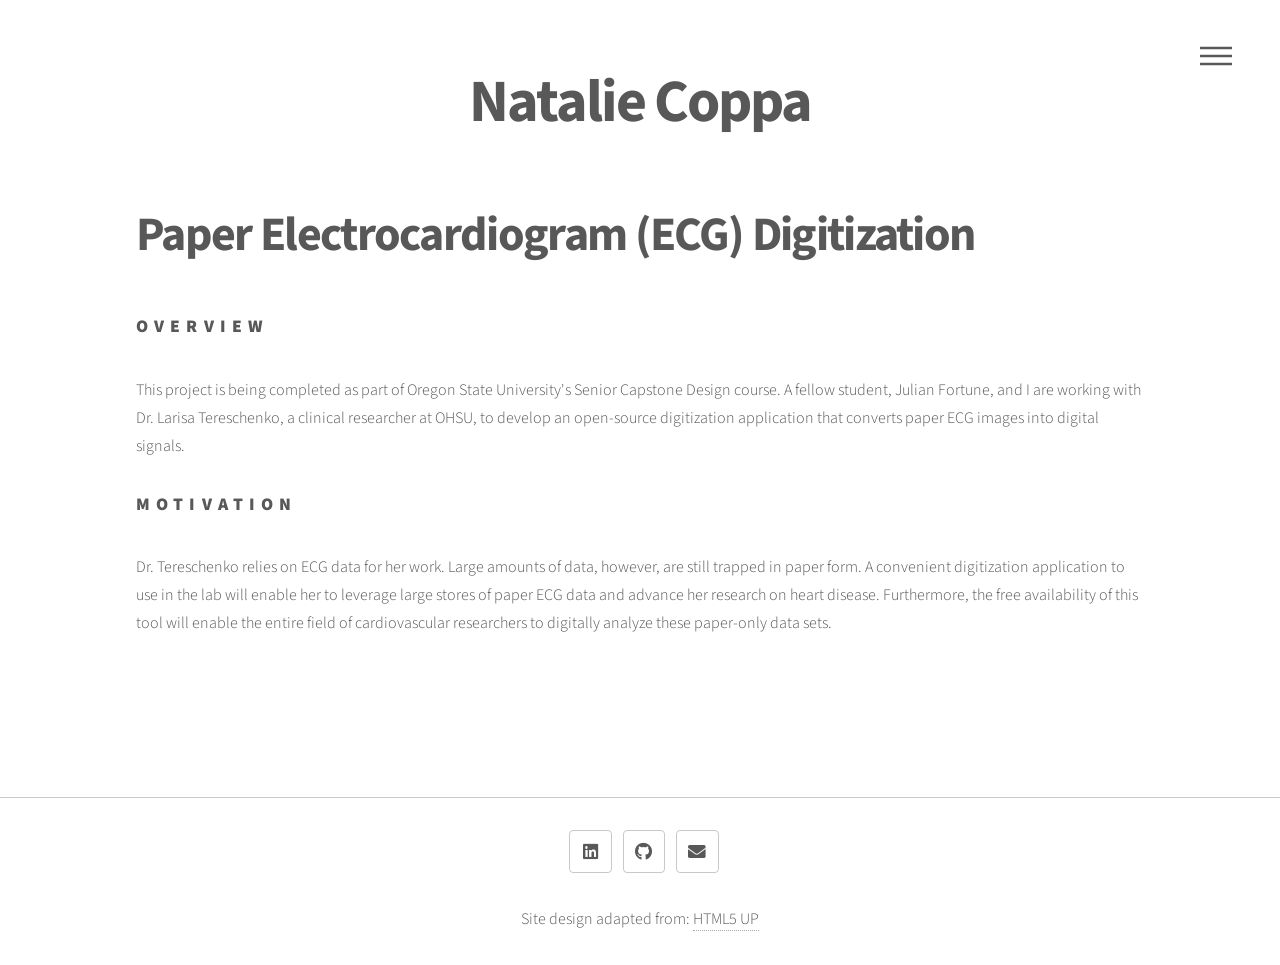
==== commit 983ef157: "paper ECG project description" ====
--- a/paperECG.html
+++ b/paperECG.html
@@ -19,6 +19,11 @@
 				<!-- Header -->
 					<header id="header">
 						<div class="inner">
+
+							<!-- Logo -->
+							<a href="index.html" class="logo">
+								<h1 class="title">Natalie Coppa</h1>
+							</a>
 
 							<!-- Nav -->
 								<nav>
@@ -43,8 +48,20 @@
 				<!-- Main -->
 					<div id="main">
 						<div class="inner">
-							<h1>Paper ECG Digitizer</h1>
-							<!--<span class="image main"><img src="images/pic13.jpg" alt="" /></span>-->
+							<h1>Paper Electrocardiogram (ECG) Digitization</h1>
+							<h2>Overview</h2>
+								<p>
+									This project is being completed as part of Oregon State University's Senior Capstone Design course. A fellow student, Julian Fortune, and I
+									are working with Dr. Larisa Tereschenko, a clinical researcher at OHSU, to develop an open-source digitization application that converts 
+									paper ECG images into digital signals. 	 
+								</p>
+							<h2>Motivation</h2>
+								<p>
+									Dr. Tereschenko relies on ECG data for her work. Large amounts of data, however, are still trapped in paper form. A convenient digitization application to use in 
+									the lab will enable her to leverage large stores of paper ECG data and advance her research on heart disease. Furthermore, the free availability of this 
+									tool will enable the entire field of cardiovascular researchers to digitally analyze these paper-only data sets.
+								</p>
+							
 						</div>
 					</div>
 
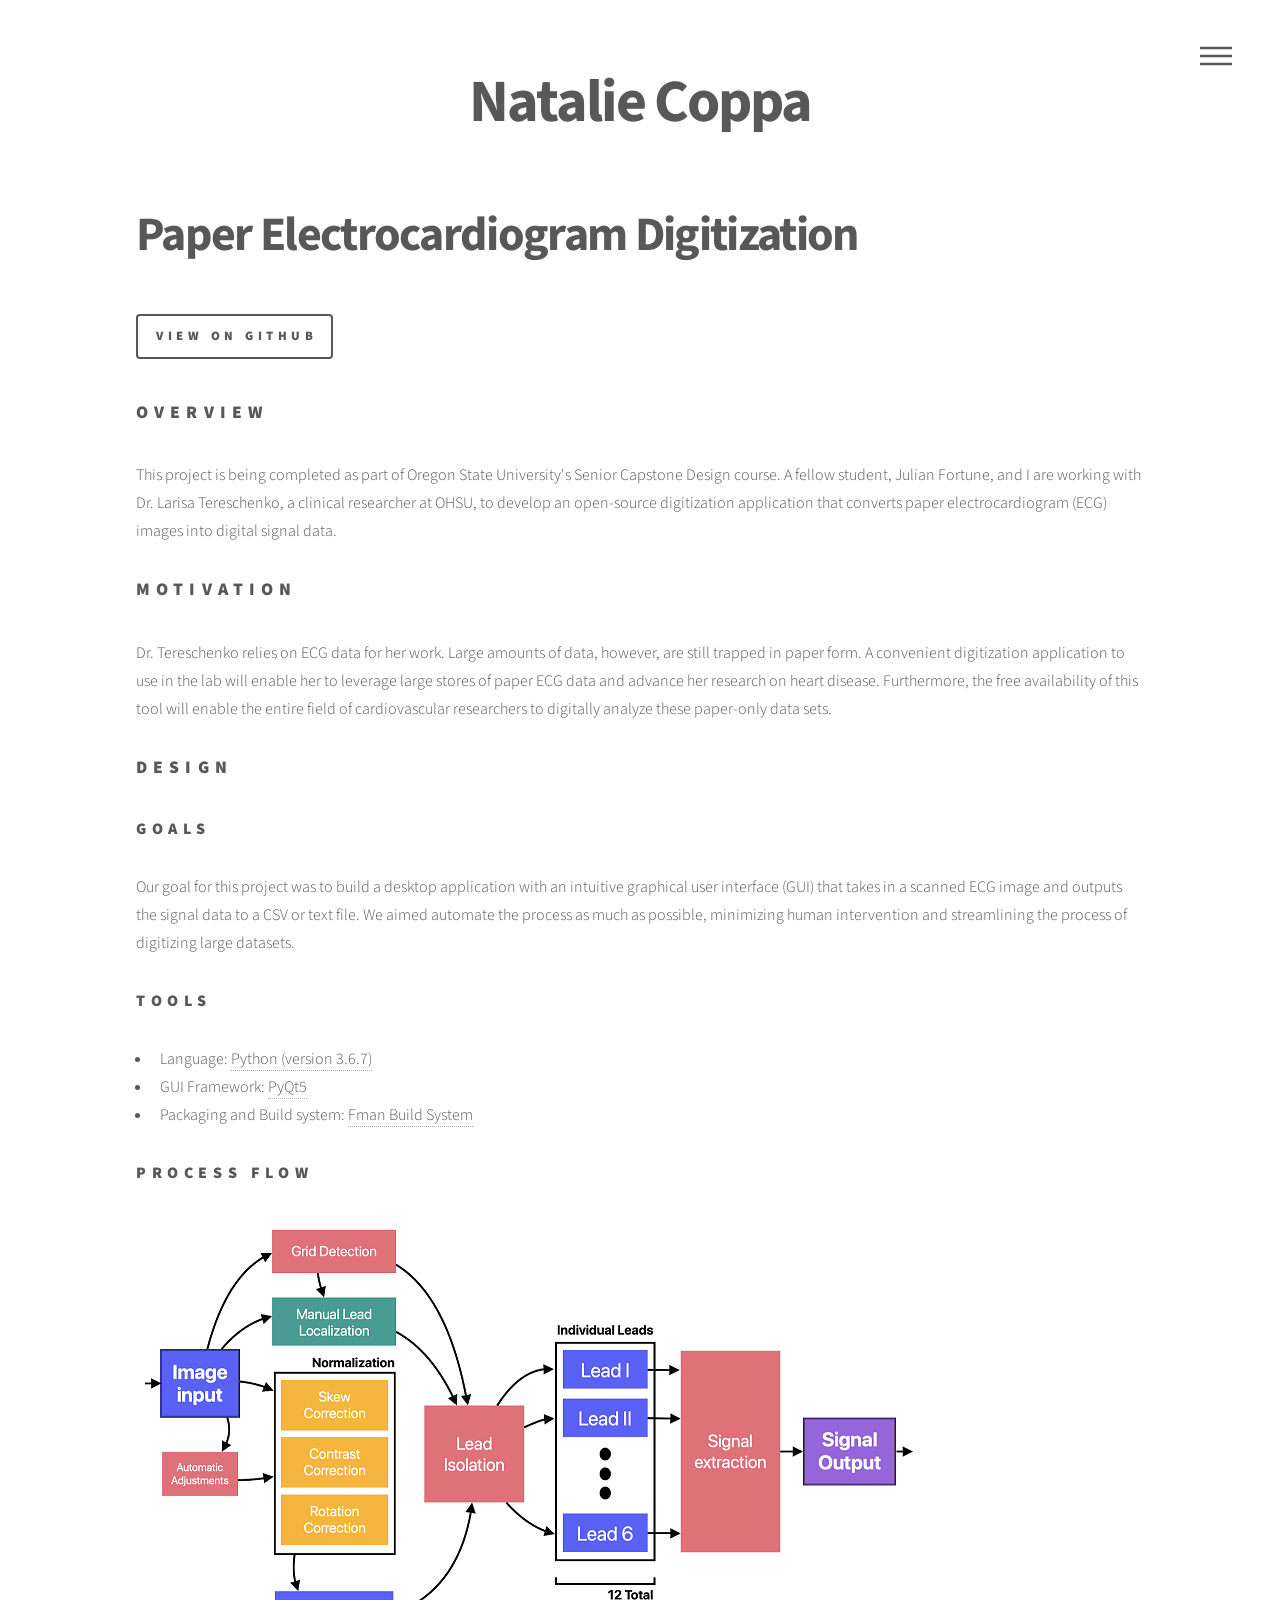
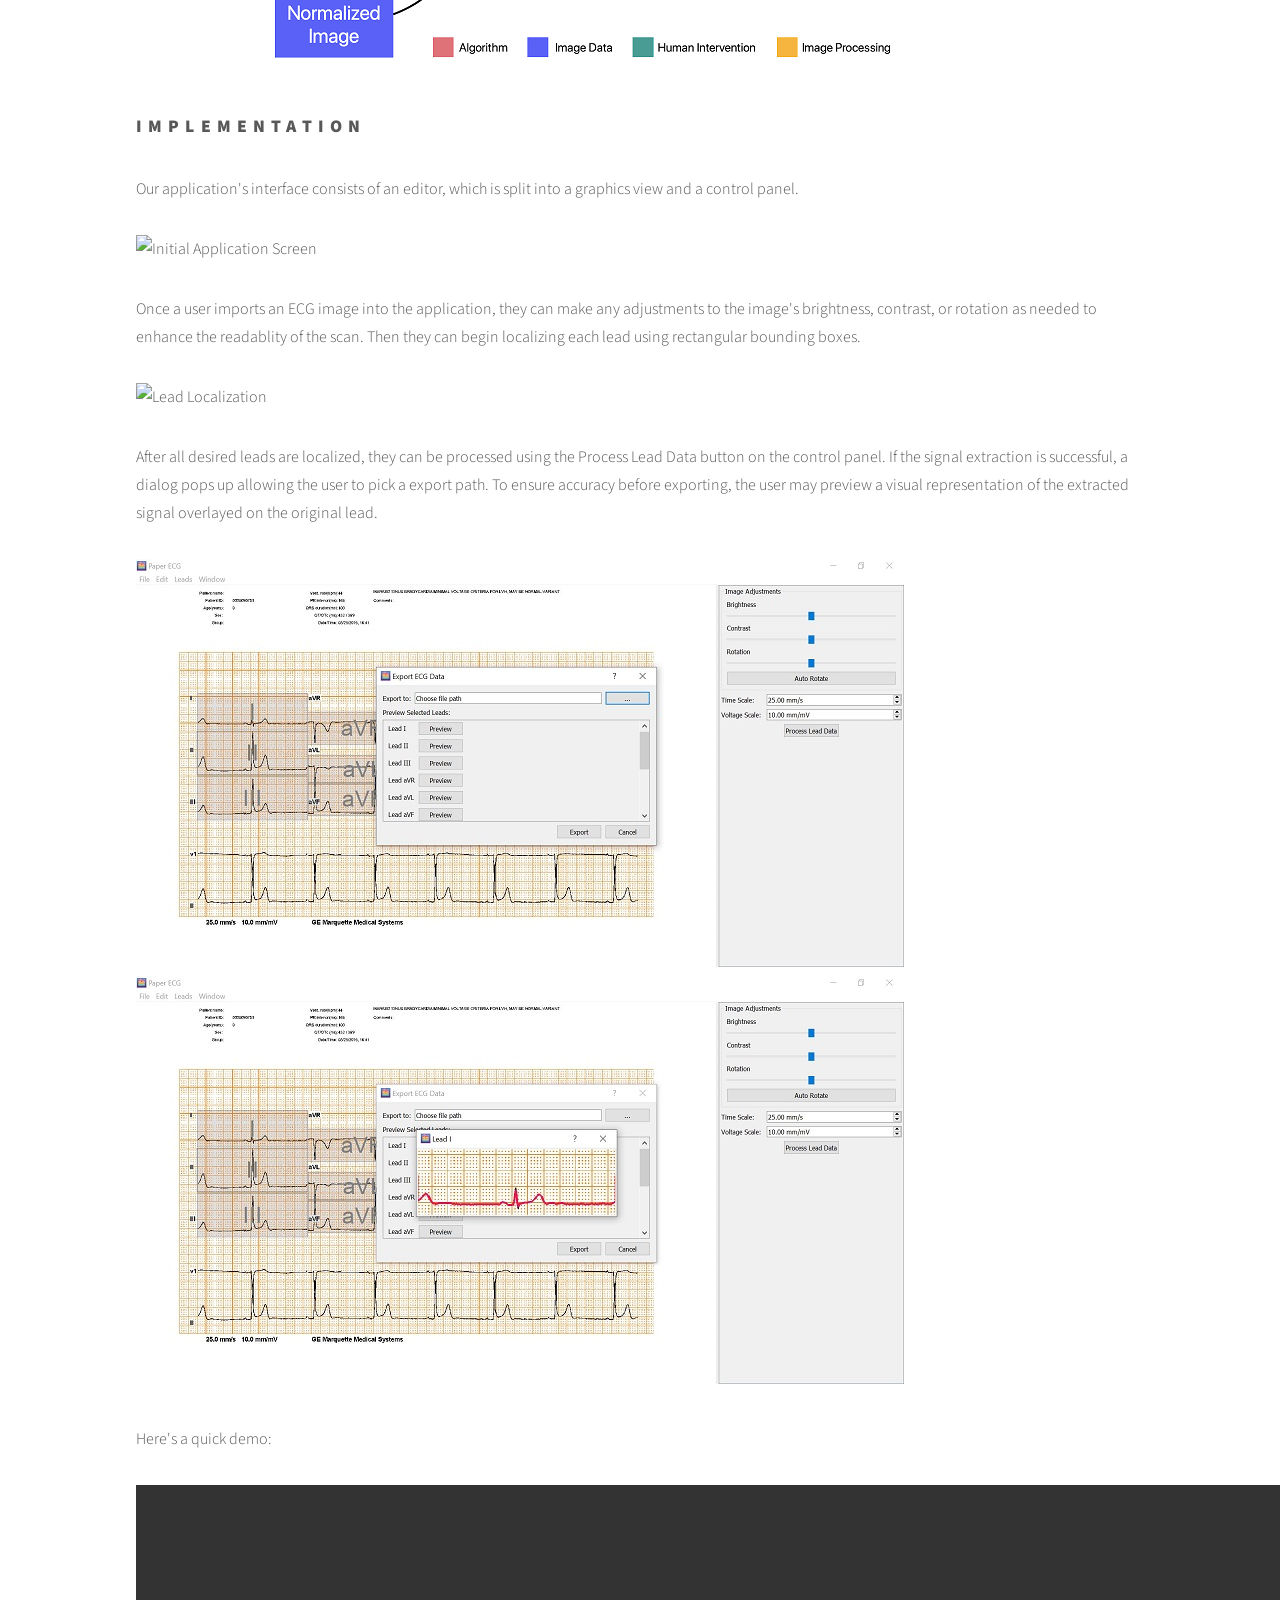
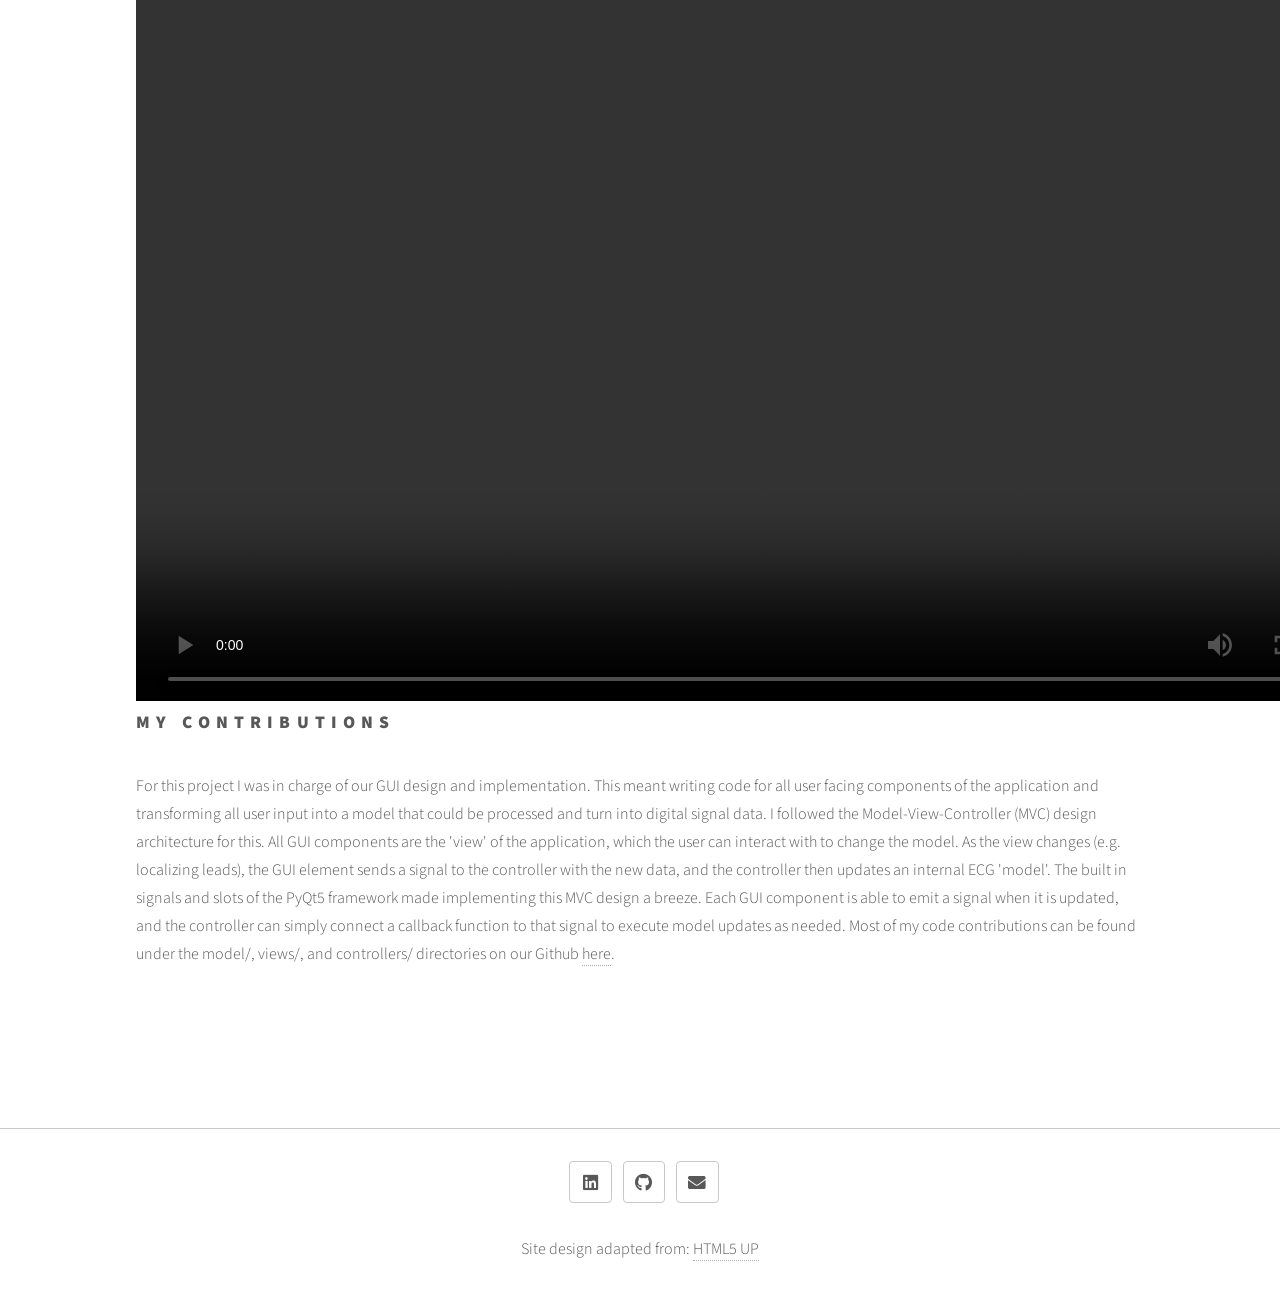
==== commit ef53191a: "updates to paper ECG project" ====
--- a/paperECG.html
+++ b/paperECG.html
@@ -48,12 +48,16 @@
 				<!-- Main -->
 					<div id="main">
 						<div class="inner">
-							<h1>Paper Electrocardiogram (ECG) Digitization</h1>
+							<h1 >Paper Electrocardiogram Digitization</h1>
+							<ul class="actions">
+								<li><a href="https://github.com/Tereshchenkolab/paper-ecg" class="button">View on Github</a></li>
+							</ul>
+							
 							<h2>Overview</h2>
 								<p>
 									This project is being completed as part of Oregon State University's Senior Capstone Design course. A fellow student, Julian Fortune, and I
 									are working with Dr. Larisa Tereschenko, a clinical researcher at OHSU, to develop an open-source digitization application that converts 
-									paper ECG images into digital signals. 	 
+									paper electrocardiogram (ECG) images into digital signal data. 	 
 								</p>
 							<h2>Motivation</h2>
 								<p>
@@ -61,7 +65,63 @@
 									the lab will enable her to leverage large stores of paper ECG data and advance her research on heart disease. Furthermore, the free availability of this 
 									tool will enable the entire field of cardiovascular researchers to digitally analyze these paper-only data sets.
 								</p>
-							
+							<h2>Design</h2>
+								<h3>Goals</h3>
+								<p>
+									Our goal for this project was to build a desktop application with an intuitive graphical user interface (GUI) that takes in a scanned ECG image
+									and outputs the signal data to a CSV or text file. We aimed automate the process as much as possible, minimizing human intervention and streamlining
+									the process of digitizing large datasets.
+								</p>
+								<h3>Tools</h3>
+								<p>
+									<ul>
+										<li>Language: <a href="https://www.python.org/downloads/">Python (version 3.6.7)</a></li>
+										<li>GUI Framework: <a hfref="https://pypi.org/project/PyQt5/">PyQt5</a></li>
+										<li>Packaging and Build system: <a href="https://build-system.fman.io/">Fman Build System</a></li>
+									</ul>
+								</p>
+								<h3>Process Flow</h3>
+								<p>
+									<img src="images/paperEcgProcessFlowDiagram(med).png" alt="Process Flow Diagram" width="800" height="456">
+								</p>
+							<h2>Implementation</h2>
+								<p>
+									Our application's interface consists of an editor, which is split into a graphics view and a control panel.
+									<p>
+										<img src="images/paperEcgInitialScreen(med).JPG" alt="Initial Application Screen" width="768" height="408">
+									</p>
+								</p>
+								<p>
+									Once a user imports an ECG image into the application, they can make any adjustments to the image's brightness, contrast, or rotation as needed to
+									enhance the readablity of the scan. Then they can begin localizing each lead using rectangular bounding boxes.
+									<p>
+										<img src="images/paperEcgLeadSelection(med).JPG" alt="Lead Localization" width="768" height="408">
+									</p>
+								</p>
+								<p>
+									After all desired leads are localized, they can be processed using the Process Lead Data button on the control panel. If the signal extraction is successful,
+									a dialog pops up allowing the user to pick a export path. To ensure accuracy before exporting, the user may preview a visual representation of the extracted signal 
+									overlayed on the original lead.
+									<p>
+										<img src="images/paperEcgExportDialog(med).jpg" alt="Export Dialog" width="768" height="408">
+										<img src="images/paperEcgLeadPreview(med).jpg" alt="Lead Preview" width="768" height="408">
+									</p>
+								</p>
+								<p>Here's a quick demo: </p>
+								<video width="1536" height="816" controls>
+									<source src="videos/paperECGdemo.mp4" type="video/mp4">
+									Your browser does not support the video tag.
+								</video>
+								<h2>My Contributions</h2>
+								<p>
+									For this project I was in charge of our GUI design and implementation. This meant writing code for all user facing components of the
+									application and transforming all user input into a model that could be processed and turn into digital signal data. I followed the Model-View-Controller (MVC)
+									design architecture for this. All GUI components are the 'view' of the application, which the user can interact with to change the model. As the view changes (e.g. localizing leads),
+									the GUI element sends a signal to the controller with the new data, and the controller then updates an internal ECG 'model'. The built in signals and slots of the PyQt5 framework made
+									implementing this MVC design a breeze. Each GUI component is able to emit a signal when it is updated, and the controller can simply connect a callback function to that signal to execute
+									model updates as needed. Most of my code contributions can be found under the model/, views/, and controllers/ directories on our Github 
+									<a href="https://github.com/Tereshchenkolab/paper-ecg/tree/master/src/main/python">here</a>.
+								</p>
 						</div>
 					</div>
 
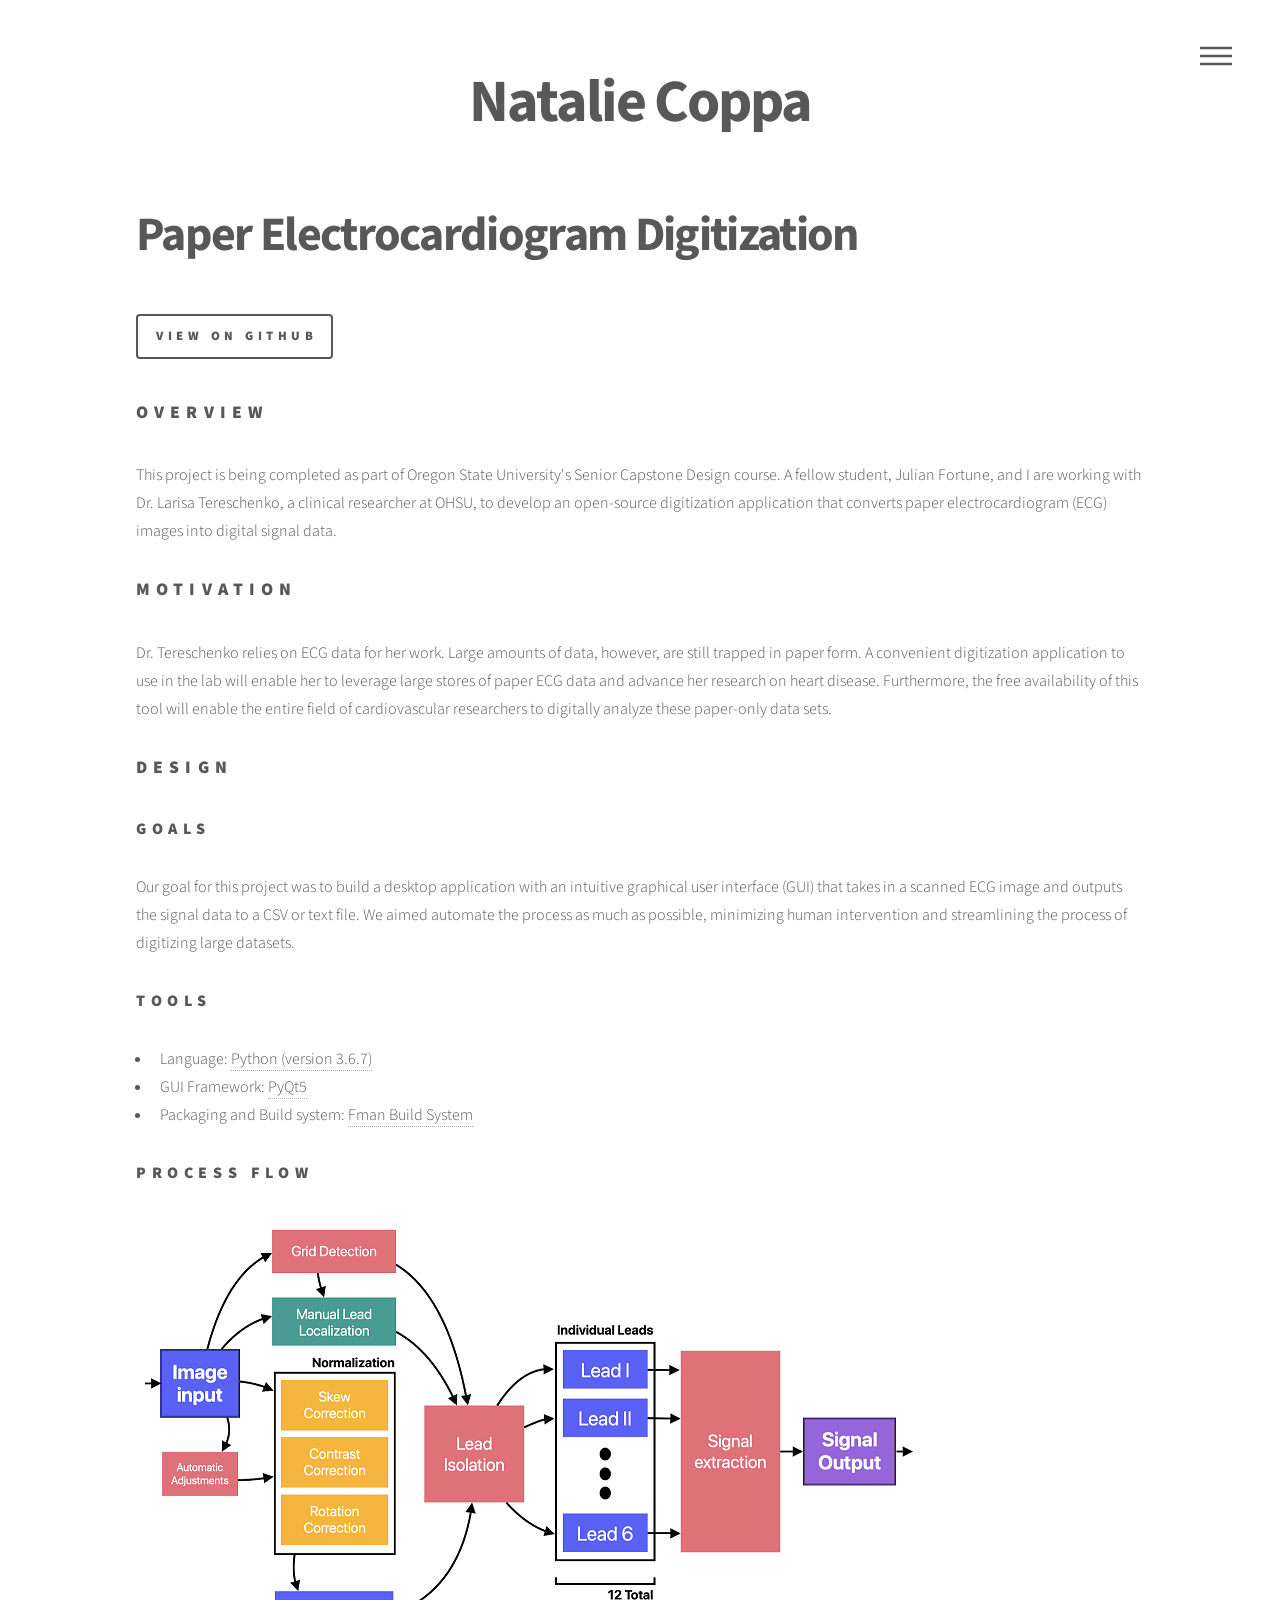
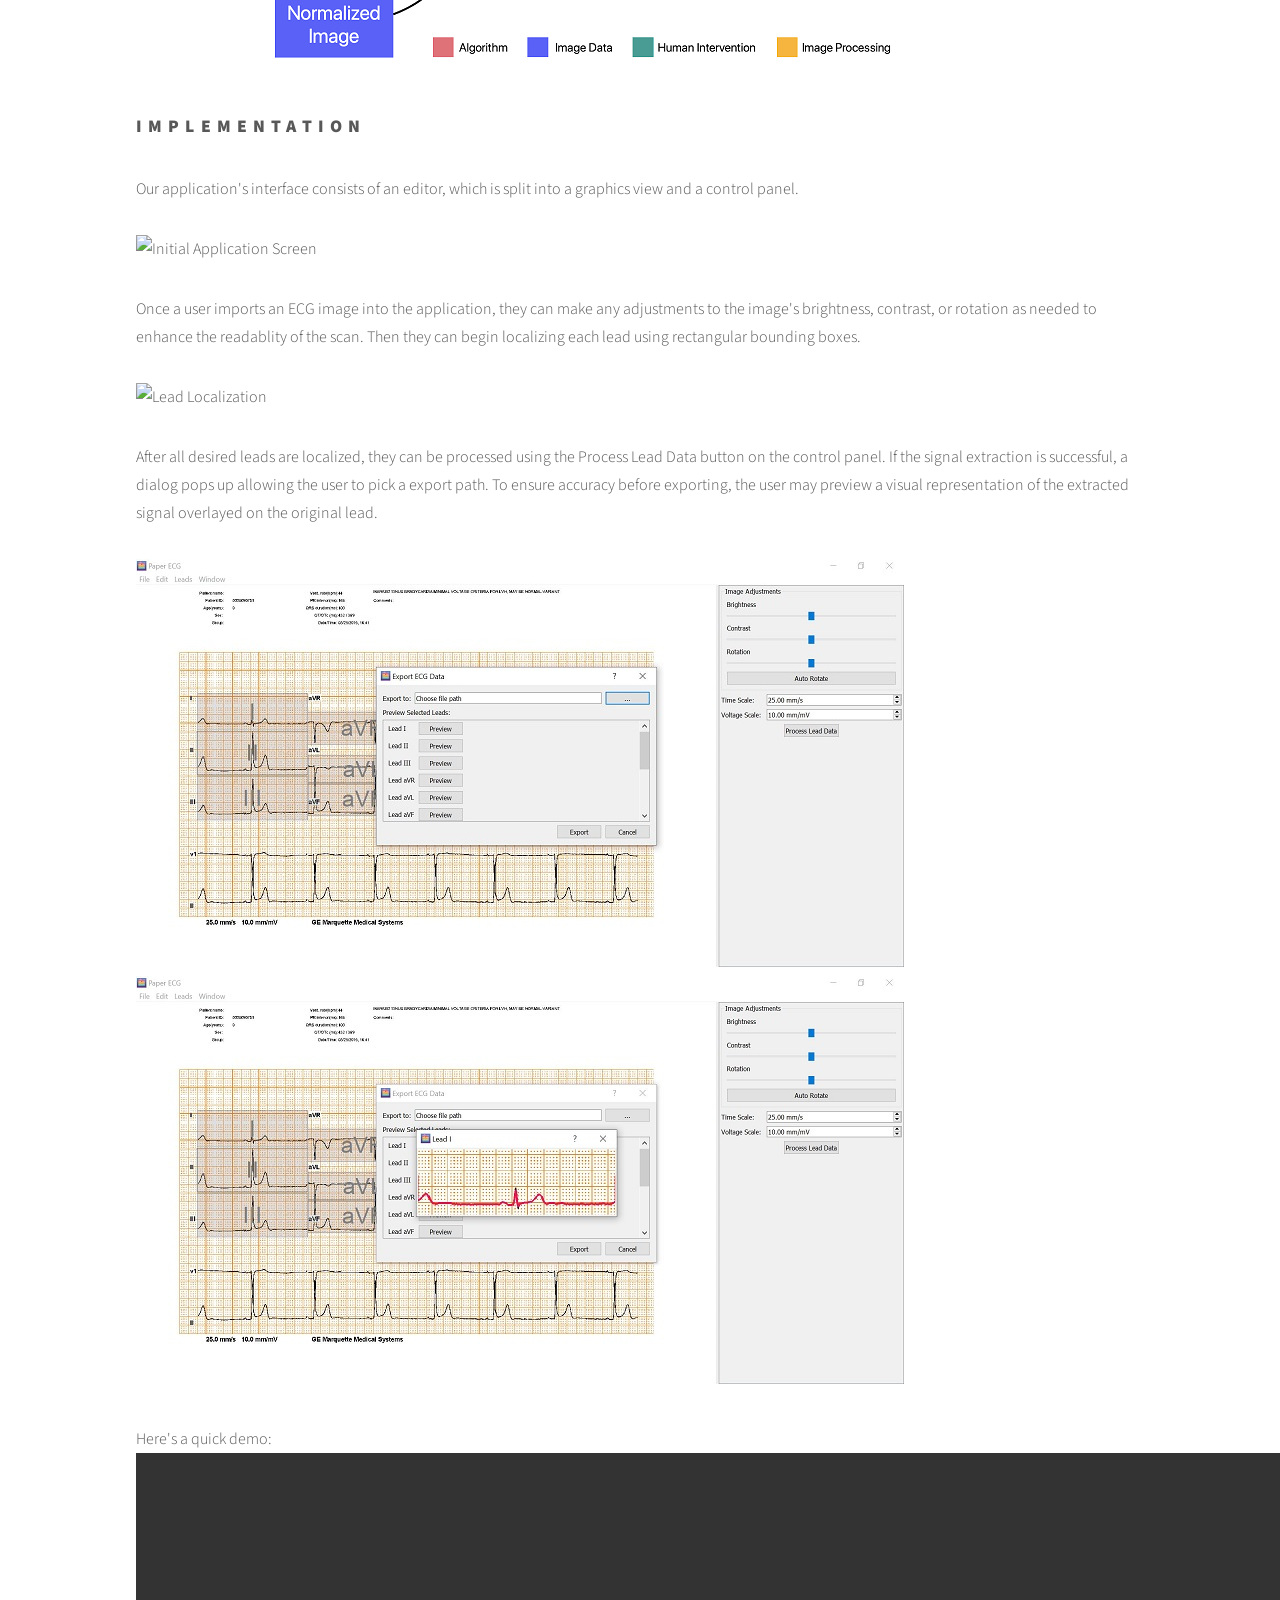
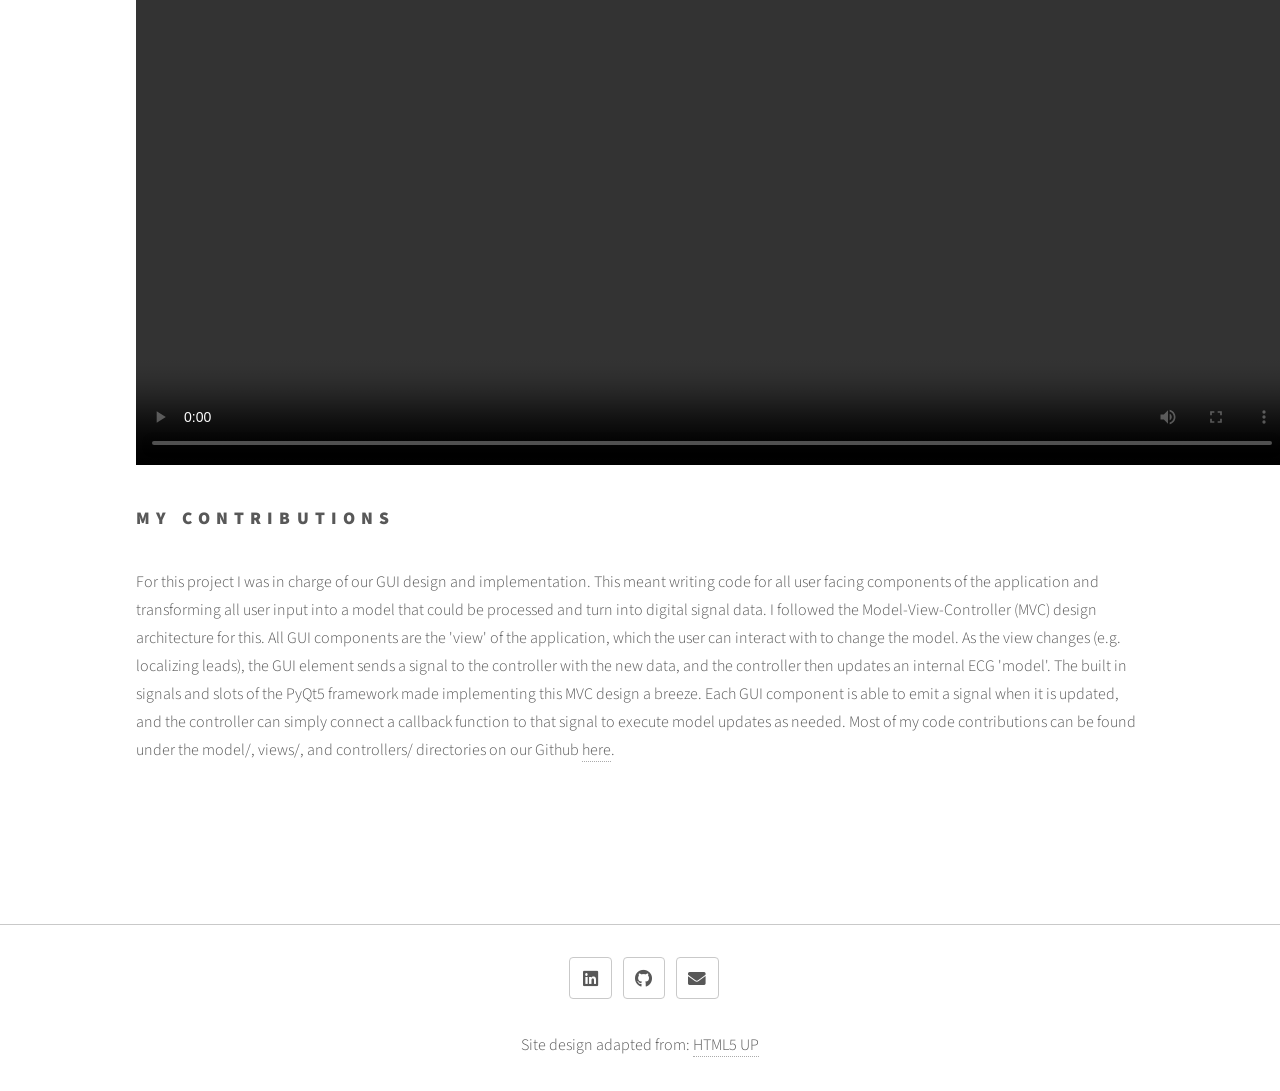
==== commit 2a438856: "adjust demo video size" ====
--- a/paperECG.html
+++ b/paperECG.html
@@ -107,11 +107,12 @@
 										<img src="images/paperEcgLeadPreview(med).jpg" alt="Lead Preview" width="768" height="408">
 									</p>
 								</p>
-								<p>Here's a quick demo: </p>
-								<video width="1536" height="816" controls>
-									<source src="videos/paperECGdemo.mp4" type="video/mp4">
-									Your browser does not support the video tag.
-								</video>
+								<p>Here's a quick demo:
+									<video width="1152" height="612" controls>
+										<source src="videos/paperECGdemo.mp4" type="video/mp4">
+										Your browser does not support the video tag.
+									</video>
+								</p>
 								<h2>My Contributions</h2>
 								<p>
 									For this project I was in charge of our GUI design and implementation. This meant writing code for all user facing components of the
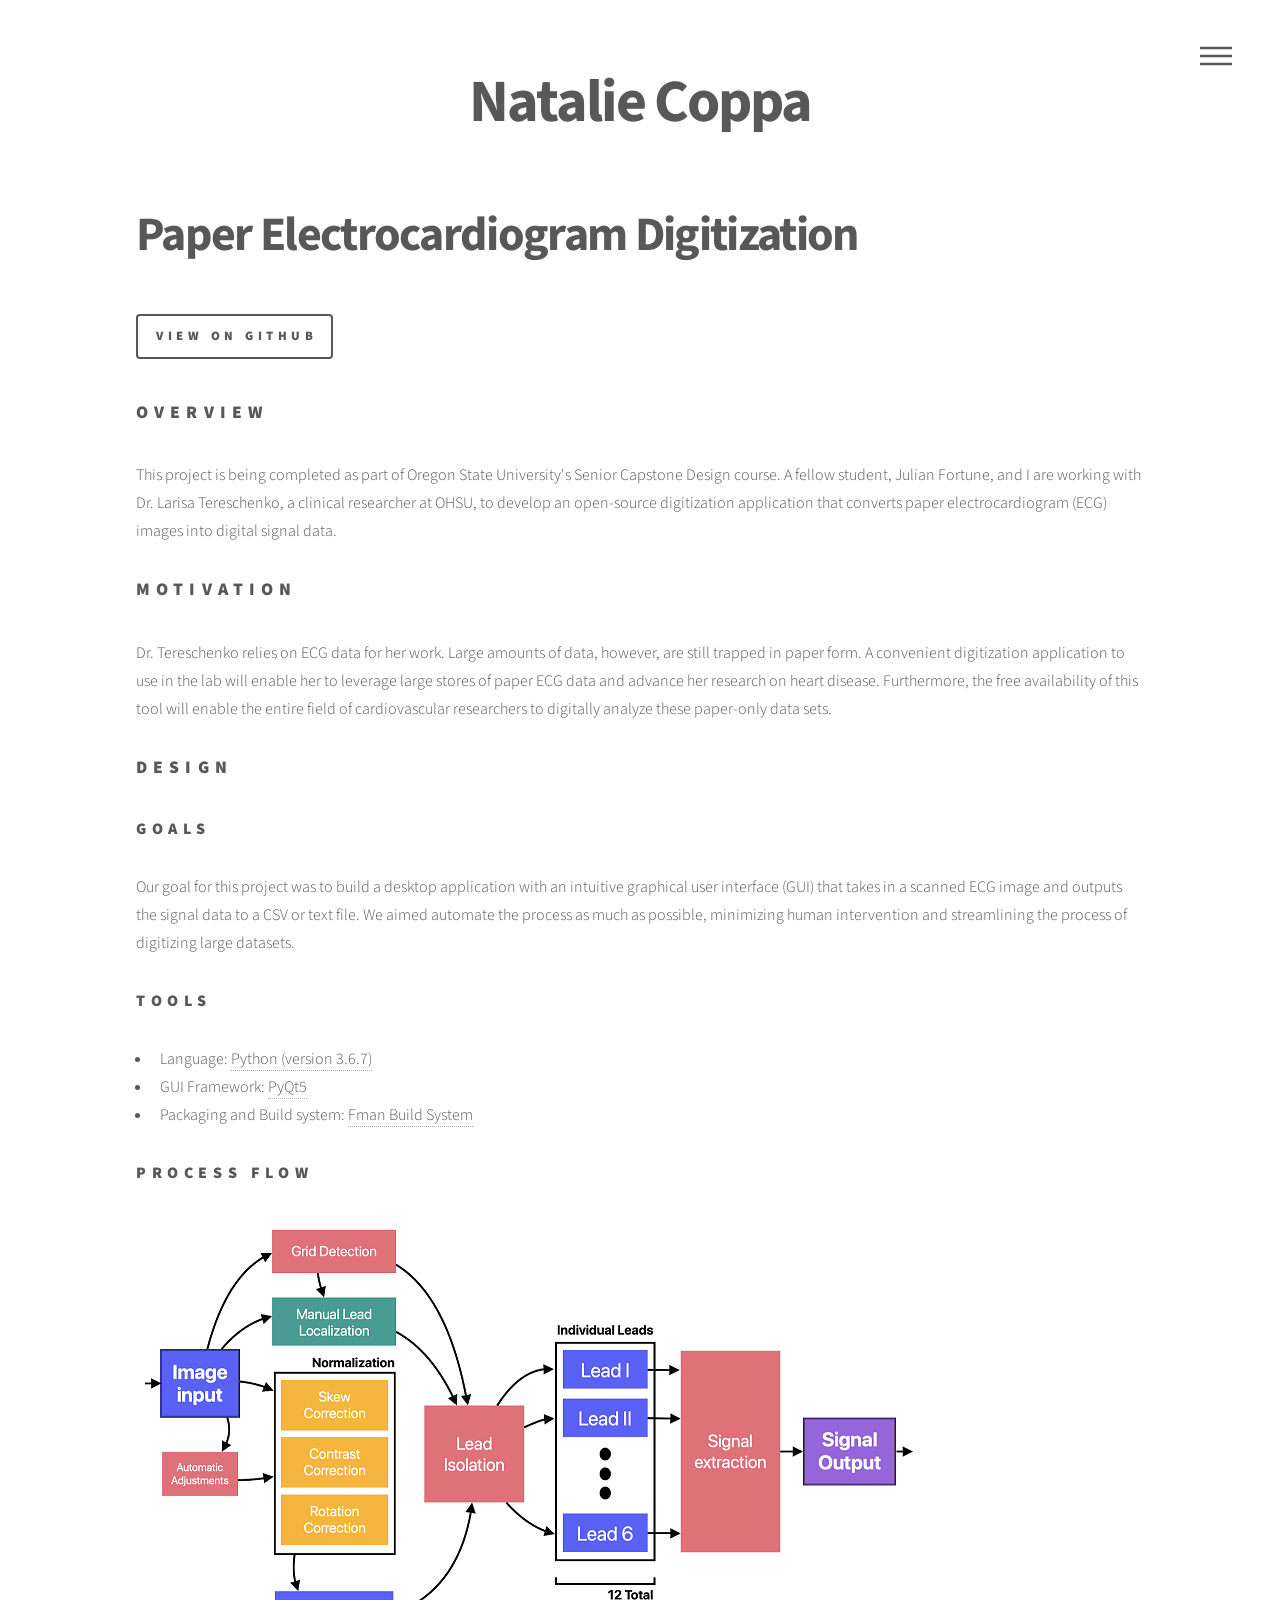
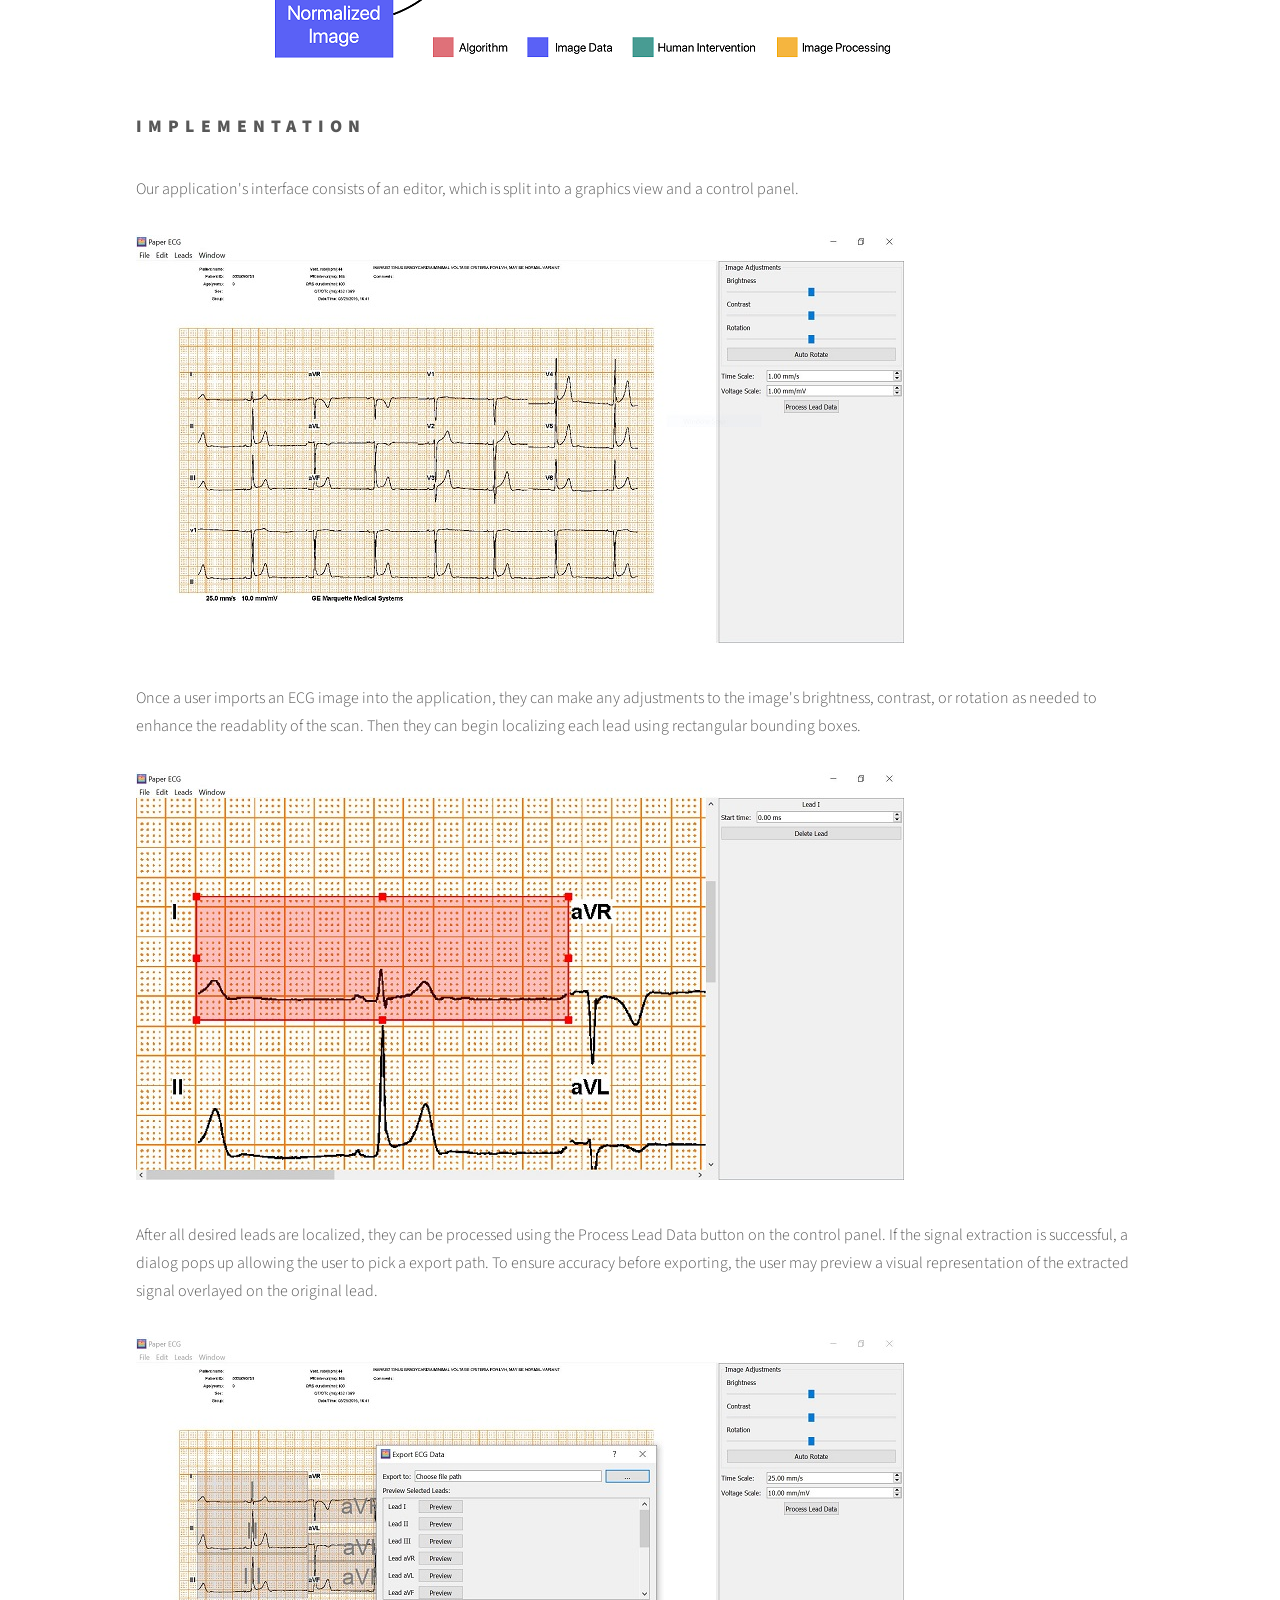
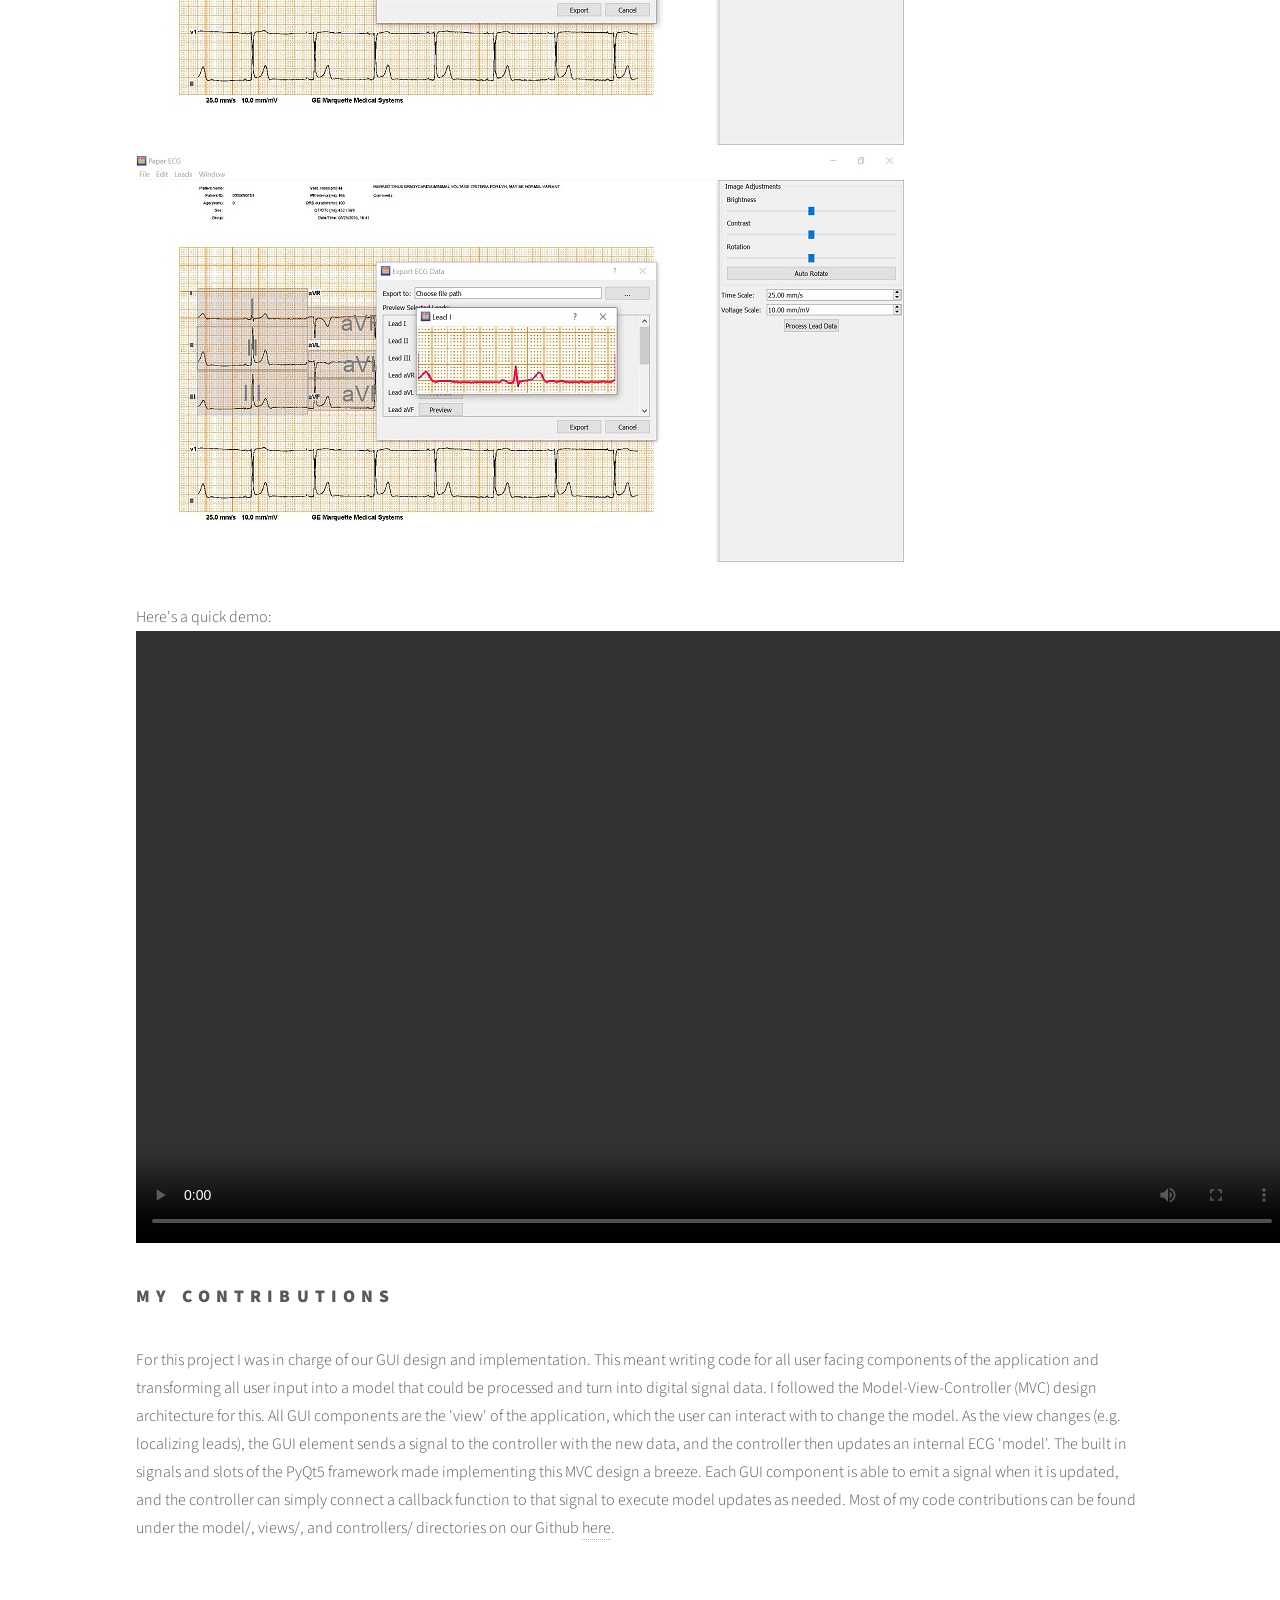
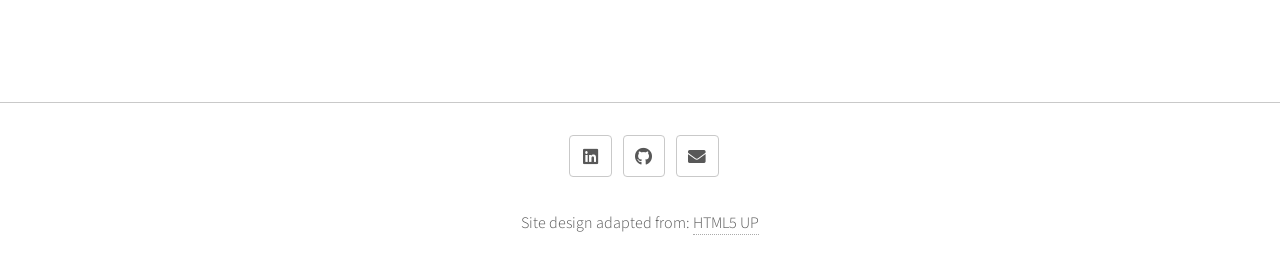
==== commit 09e1cd47: "fix image file names" ====
--- a/paperECG.html
+++ b/paperECG.html
@@ -88,14 +88,14 @@
 								<p>
 									Our application's interface consists of an editor, which is split into a graphics view and a control panel.
 									<p>
-										<img src="images/paperEcgInitialScreen(med).JPG" alt="Initial Application Screen" width="768" height="408">
+										<img src="images/paperEcgInitialScreen(med).jpg" alt="Initial Application Screen" width="768" height="408">
 									</p>
 								</p>
 								<p>
 									Once a user imports an ECG image into the application, they can make any adjustments to the image's brightness, contrast, or rotation as needed to
 									enhance the readablity of the scan. Then they can begin localizing each lead using rectangular bounding boxes.
 									<p>
-										<img src="images/paperEcgLeadSelection(med).JPG" alt="Lead Localization" width="768" height="408">
+										<img src="images/paperEcgLeadSelection(med).jpg" alt="Lead Localization" width="768" height="408">
 									</p>
 								</p>
 								<p>
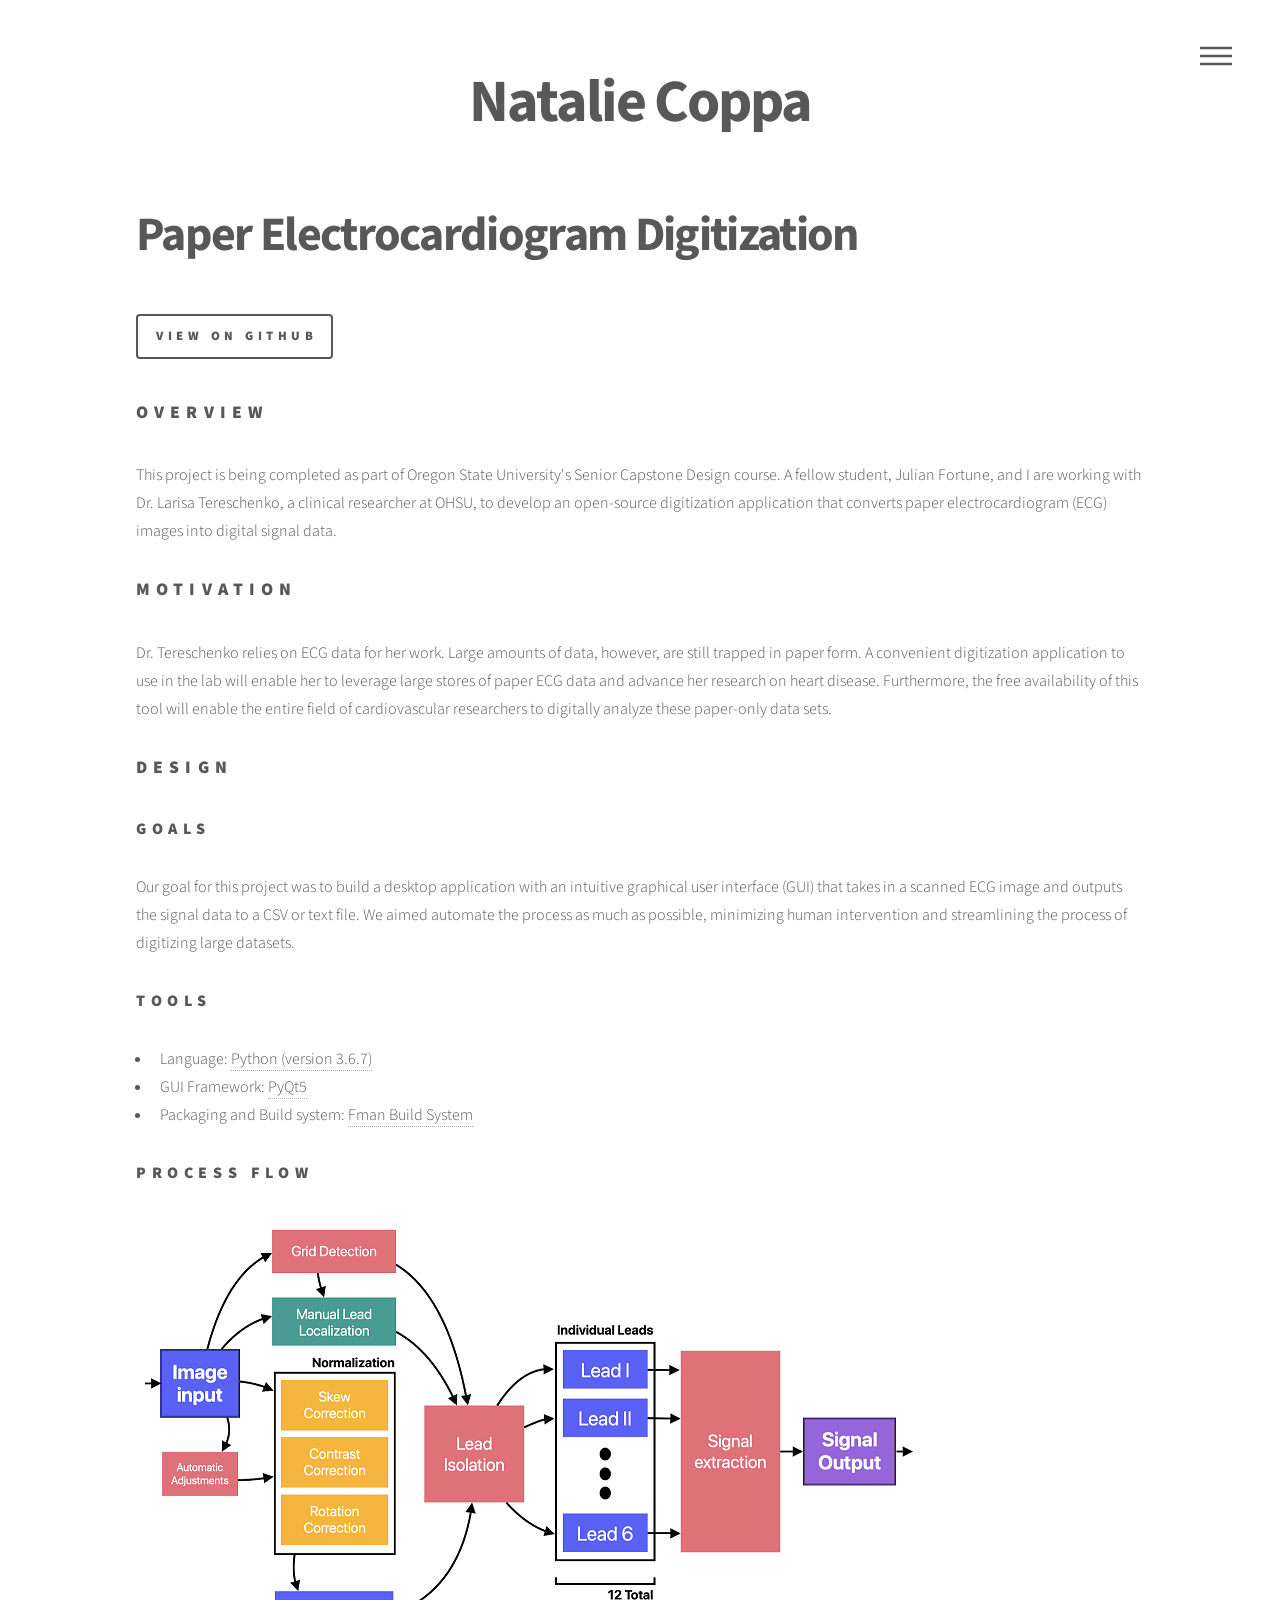
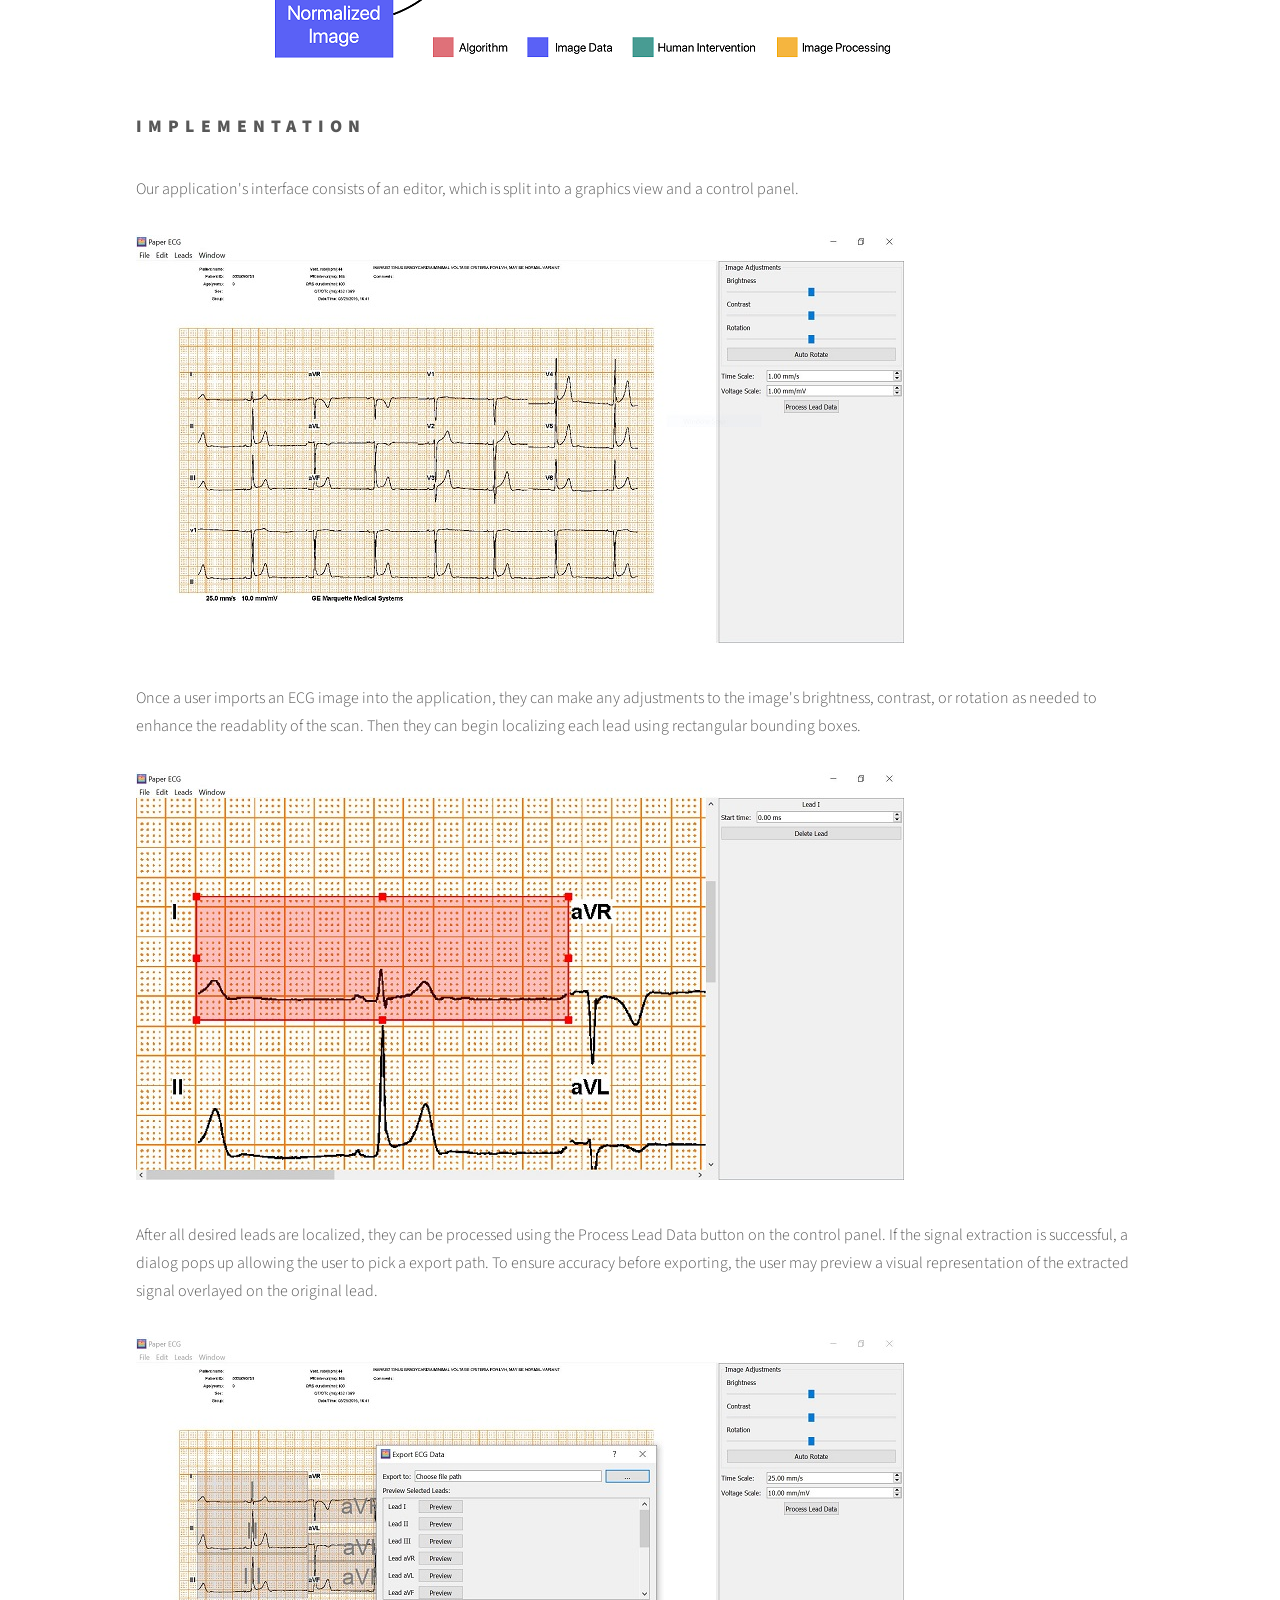
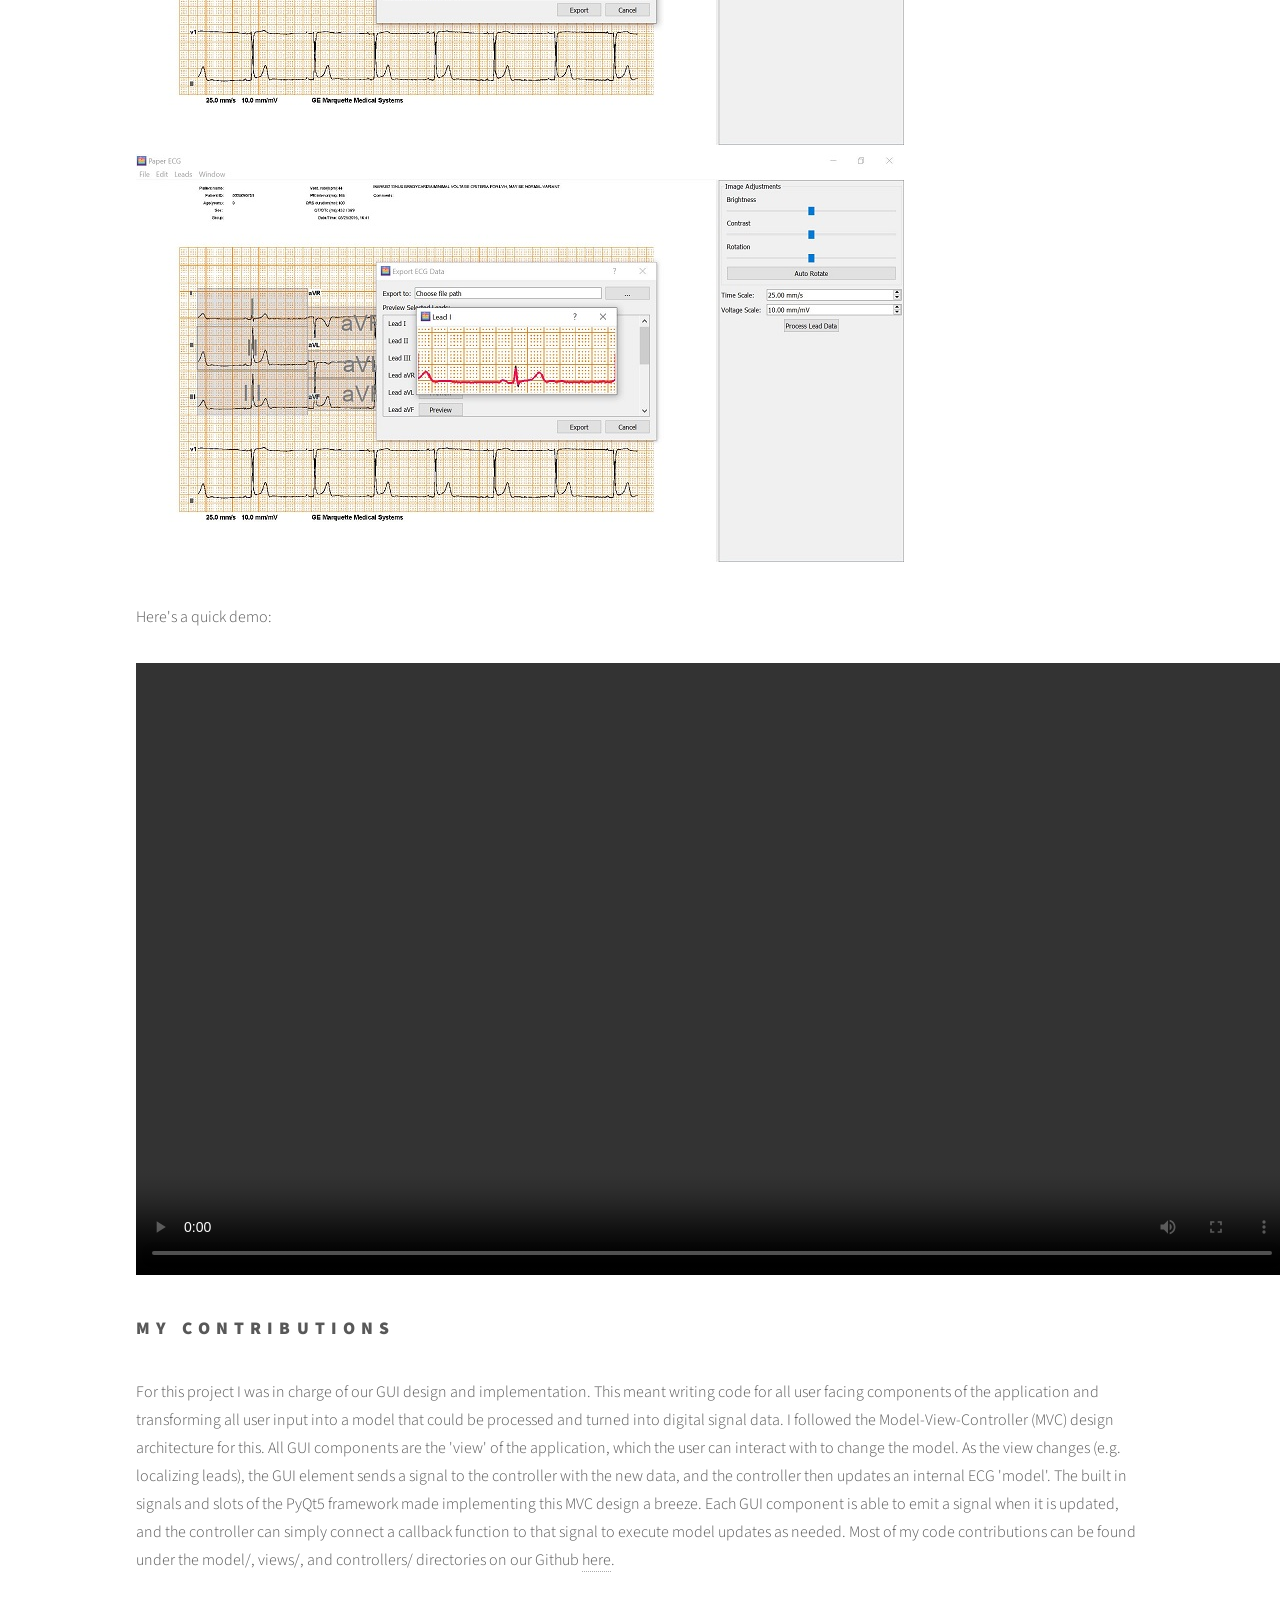
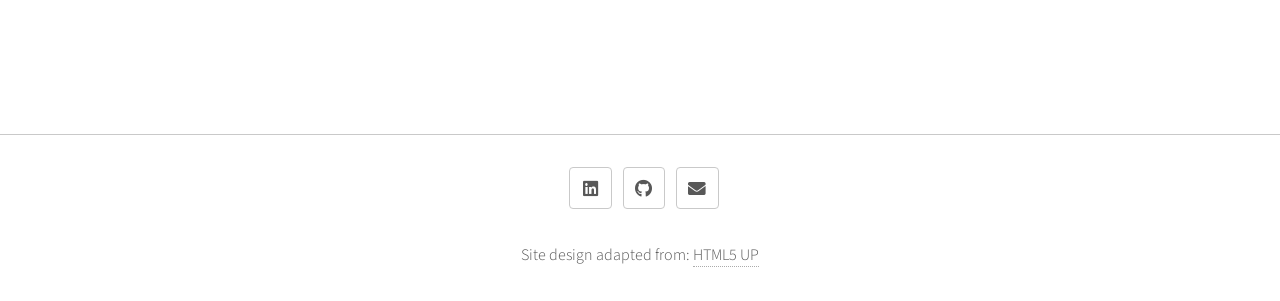
==== commit 2a4c05b2: "fix typo and paragraph tag" ====
--- a/paperECG.html
+++ b/paperECG.html
@@ -107,7 +107,8 @@
 										<img src="images/paperEcgLeadPreview(med).jpg" alt="Lead Preview" width="768" height="408">
 									</p>
 								</p>
-								<p>Here's a quick demo:
+								<p>Here's a quick demo: </p>
+								<p>
 									<video width="1152" height="612" controls>
 										<source src="videos/paperECGdemo.mp4" type="video/mp4">
 										Your browser does not support the video tag.
@@ -116,7 +117,7 @@
 								<h2>My Contributions</h2>
 								<p>
 									For this project I was in charge of our GUI design and implementation. This meant writing code for all user facing components of the
-									application and transforming all user input into a model that could be processed and turn into digital signal data. I followed the Model-View-Controller (MVC)
+									application and transforming all user input into a model that could be processed and turned into digital signal data. I followed the Model-View-Controller (MVC)
 									design architecture for this. All GUI components are the 'view' of the application, which the user can interact with to change the model. As the view changes (e.g. localizing leads),
 									the GUI element sends a signal to the controller with the new data, and the controller then updates an internal ECG 'model'. The built in signals and slots of the PyQt5 framework made
 									implementing this MVC design a breeze. Each GUI component is able to emit a signal when it is updated, and the controller can simply connect a callback function to that signal to execute
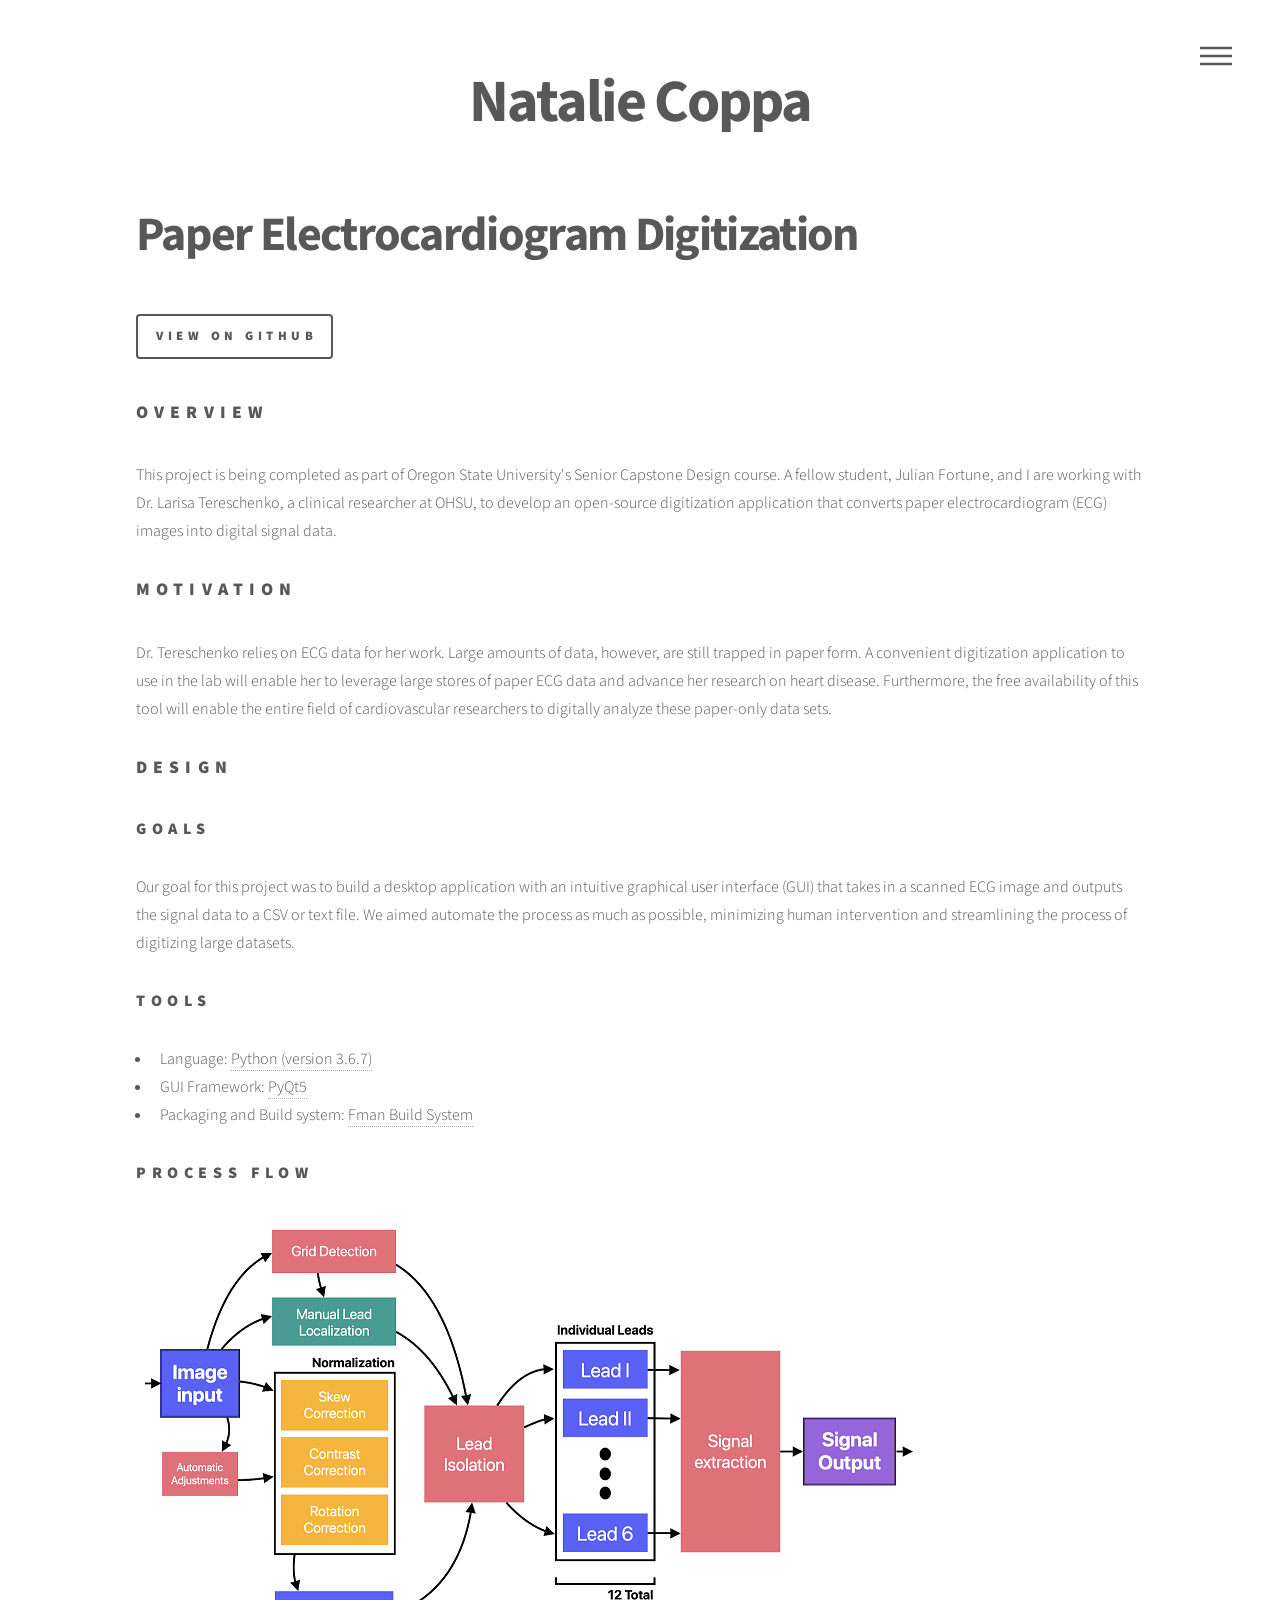
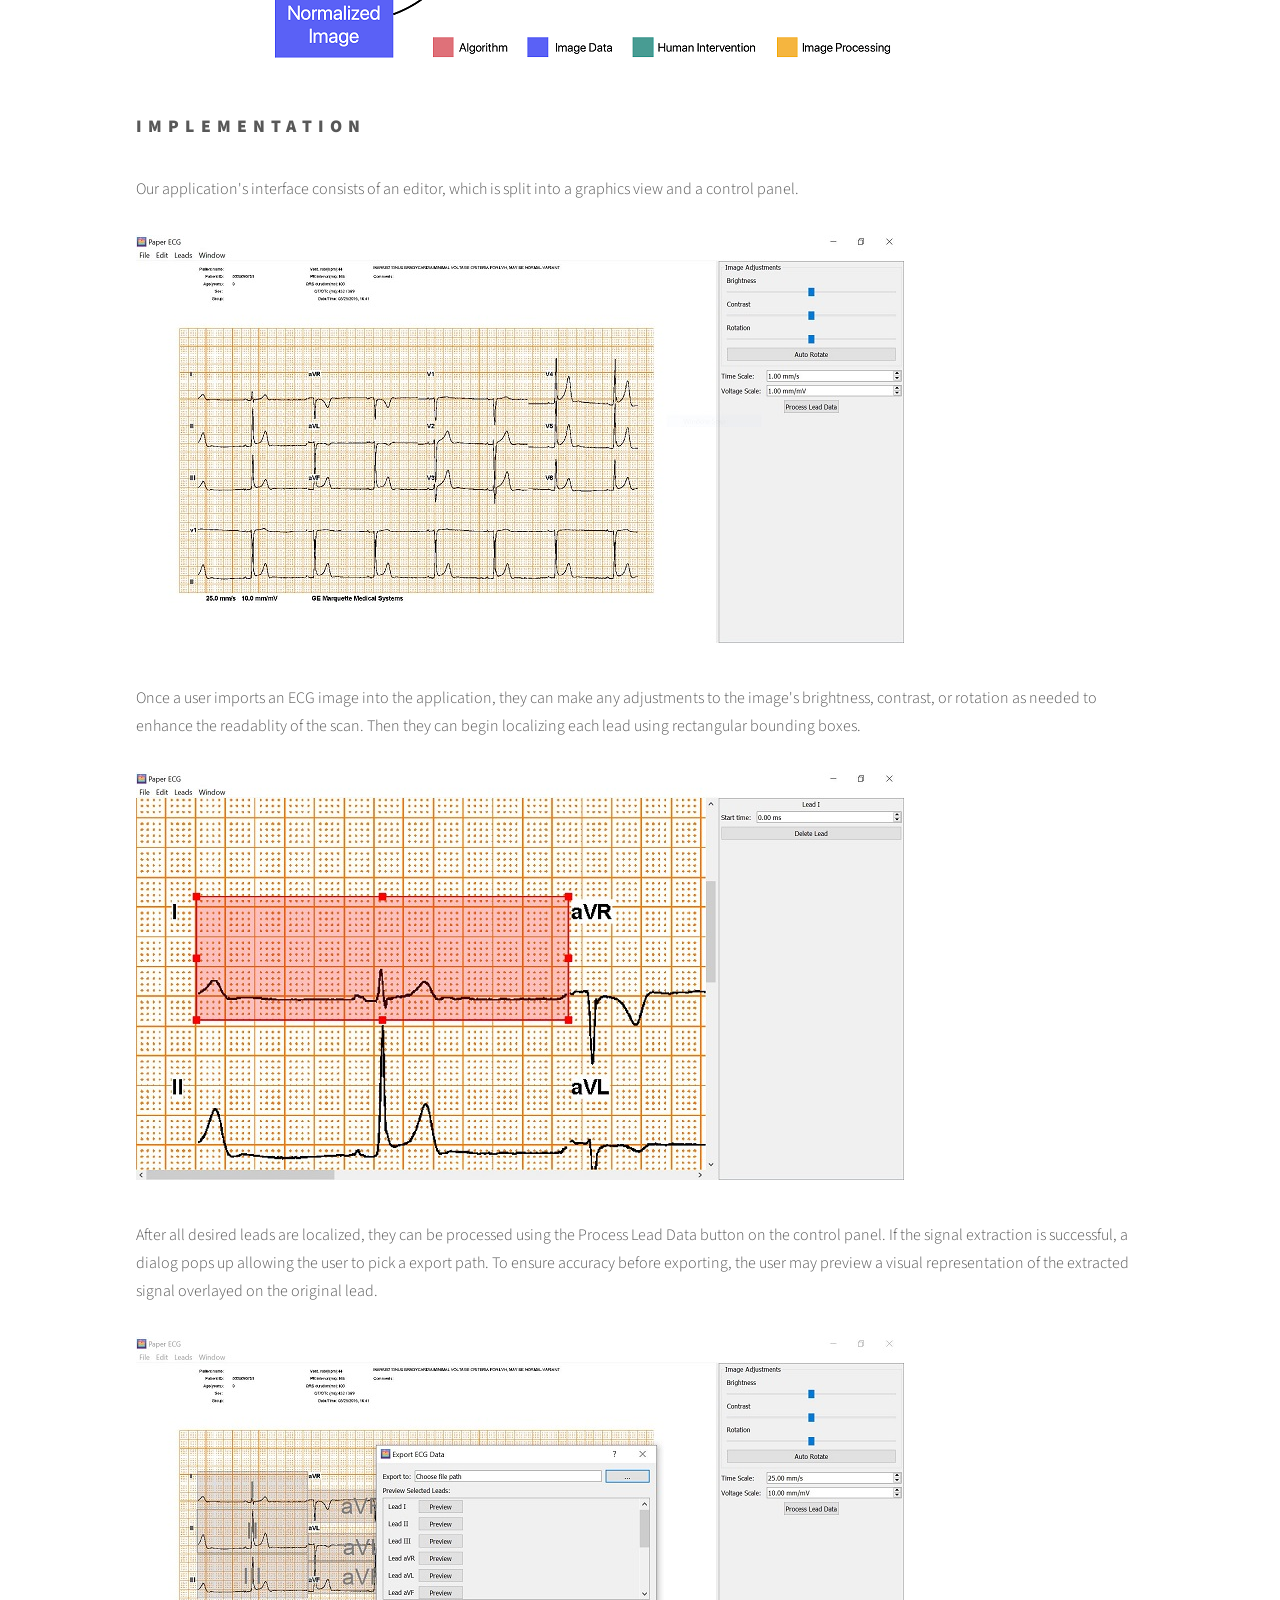
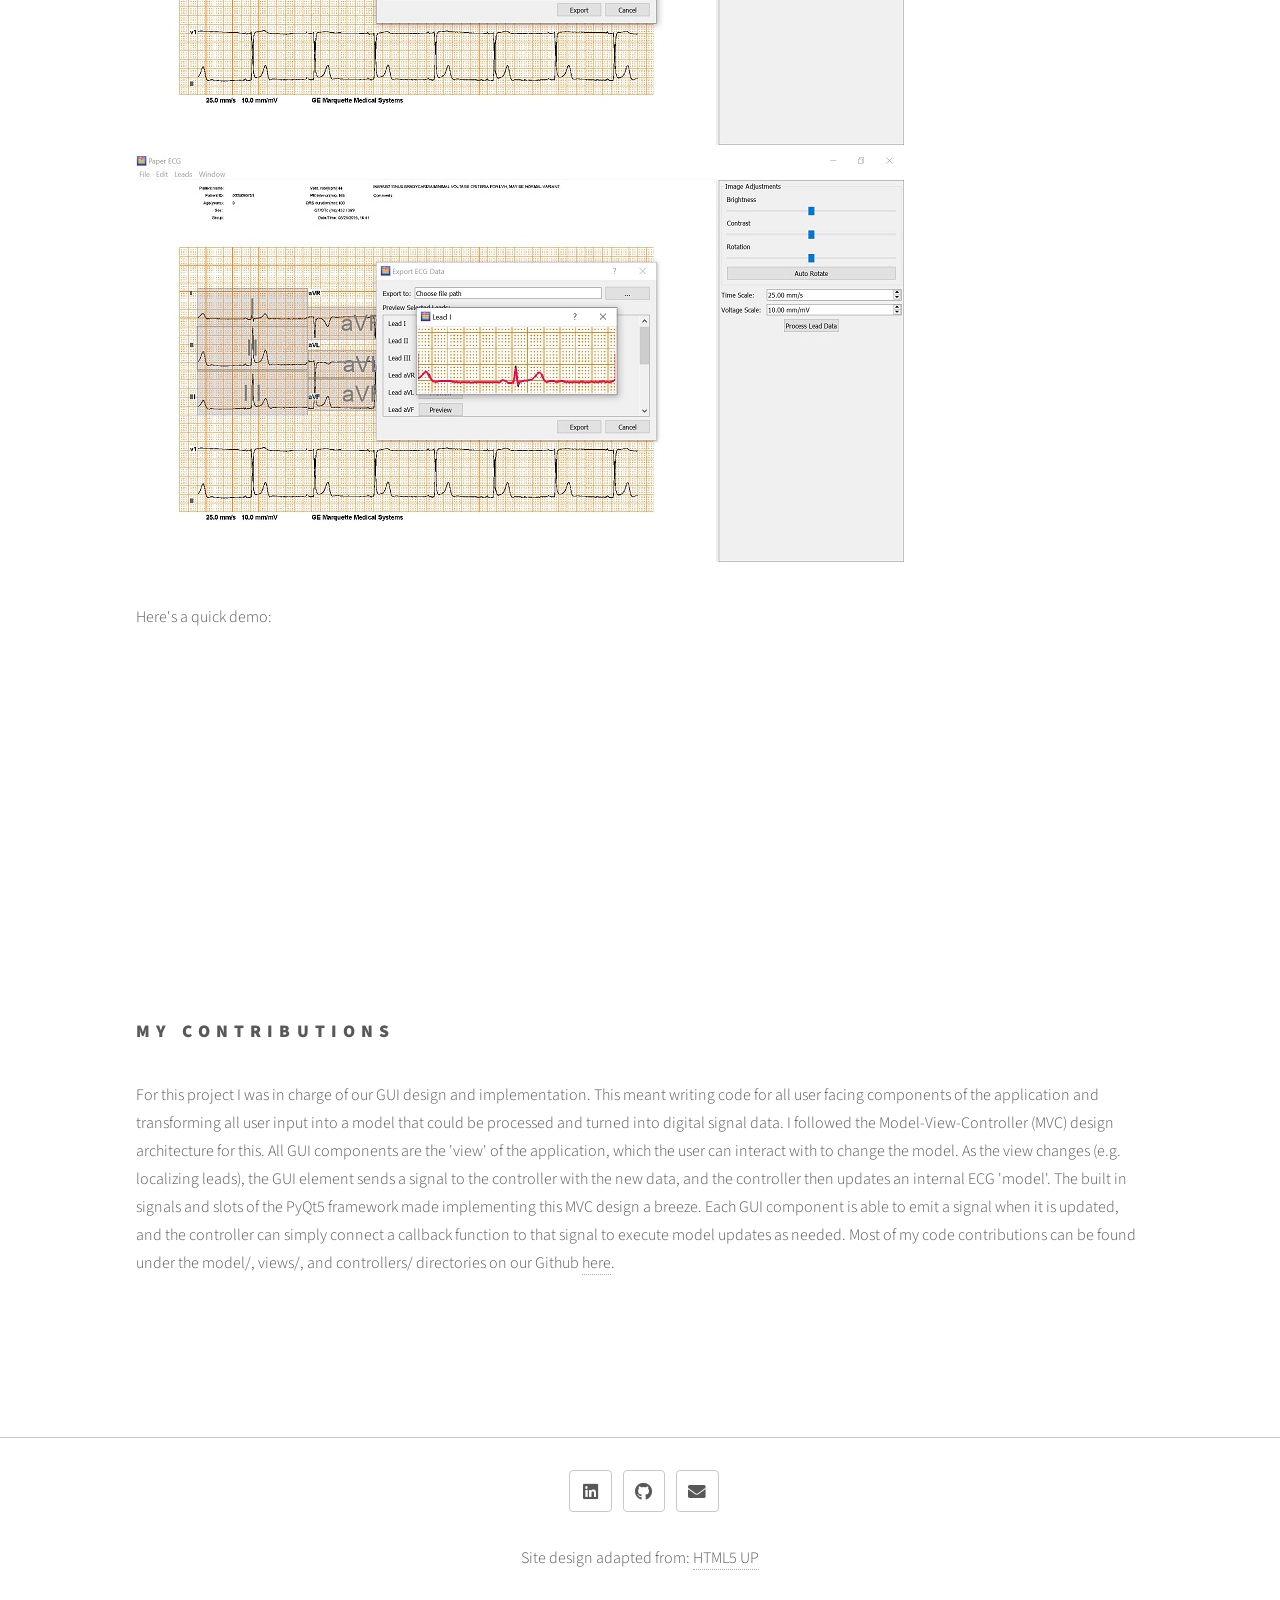
==== commit 511ff640: "updated paperECG demo video" ====
--- a/paperECG.html
+++ b/paperECG.html
@@ -109,10 +109,7 @@
 								</p>
 								<p>Here's a quick demo: </p>
 								<p>
-									<video width="1152" height="612" controls>
-										<source src="videos/paperECGdemo.mp4" type="video/mp4">
-										Your browser does not support the video tag.
-									</video>
+									<iframe width="560" height="315" src="https://www.youtube.com/embed/8eldQaJK0P8" title="YouTube video player" frameborder="0" allow="accelerometer; autoplay; clipboard-write; encrypted-media; gyroscope; picture-in-picture" allowfullscreen></iframe>
 								</p>
 								<h2>My Contributions</h2>
 								<p>
